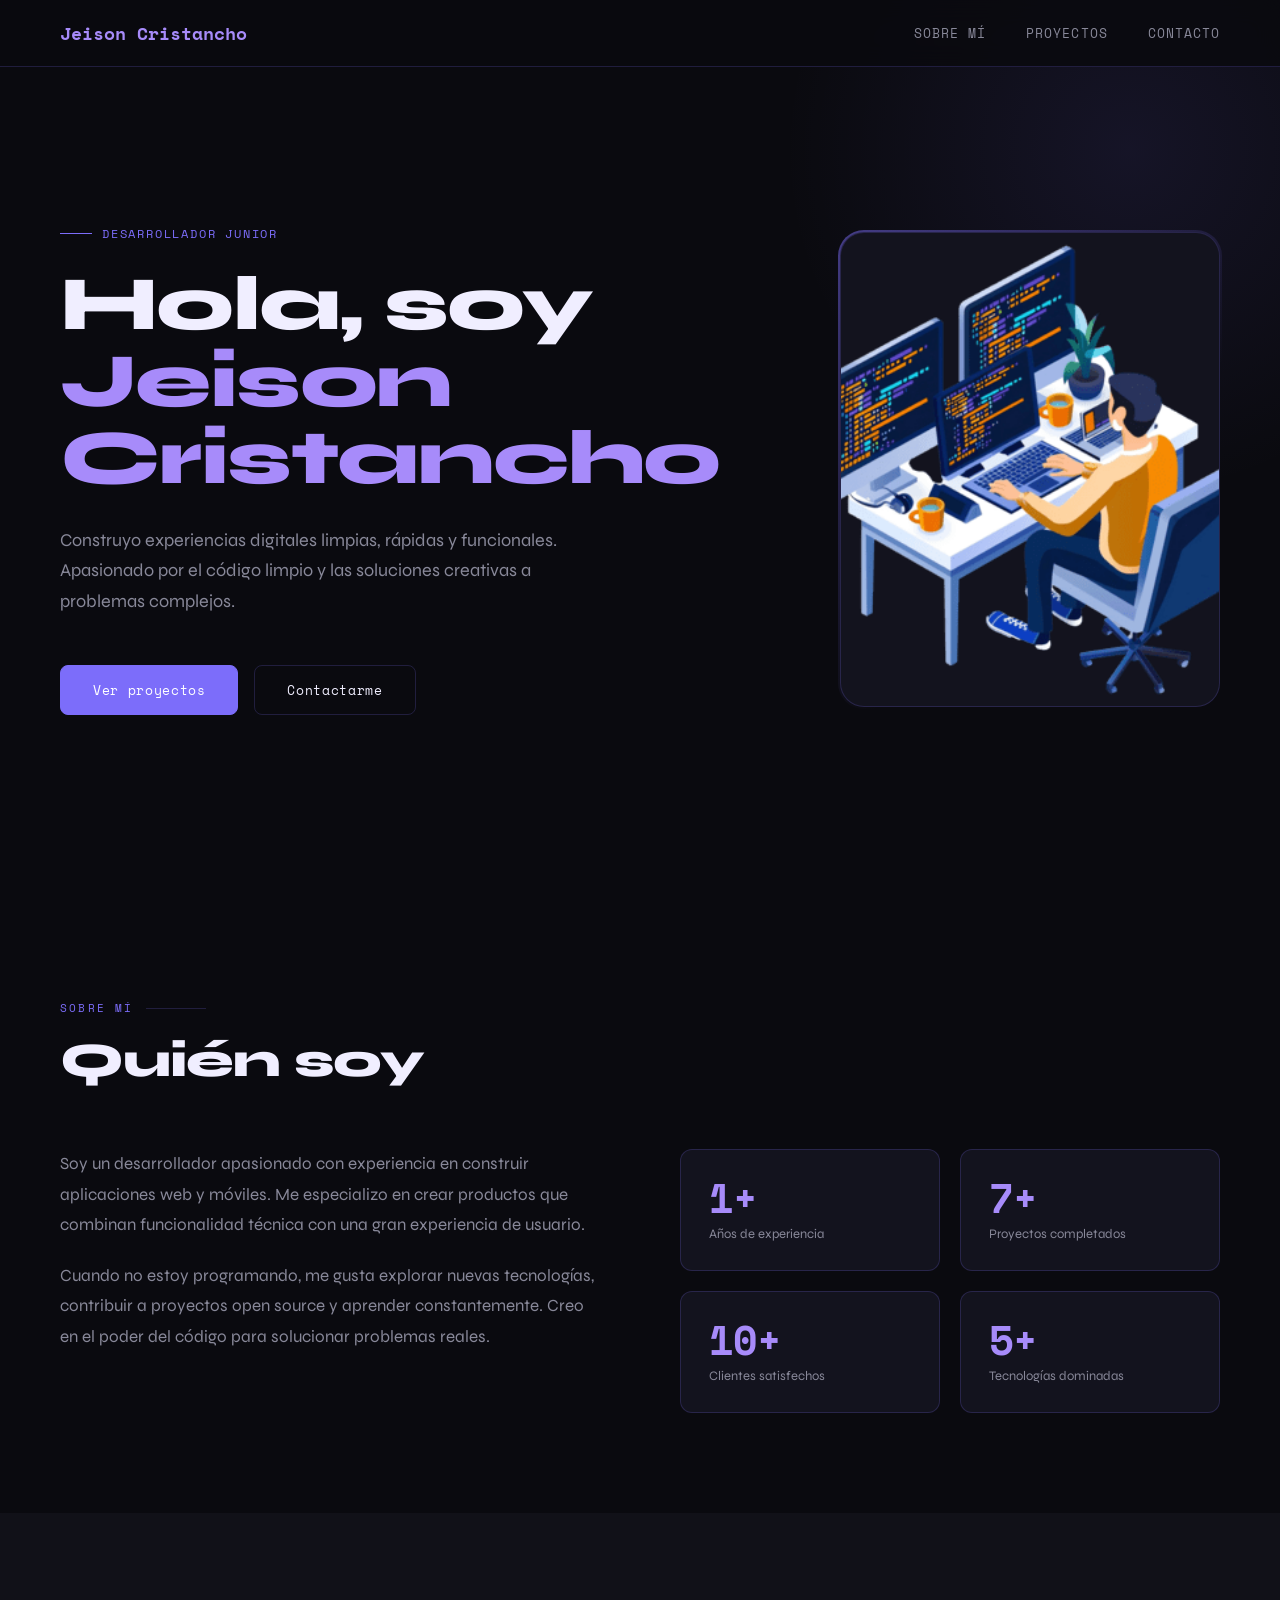
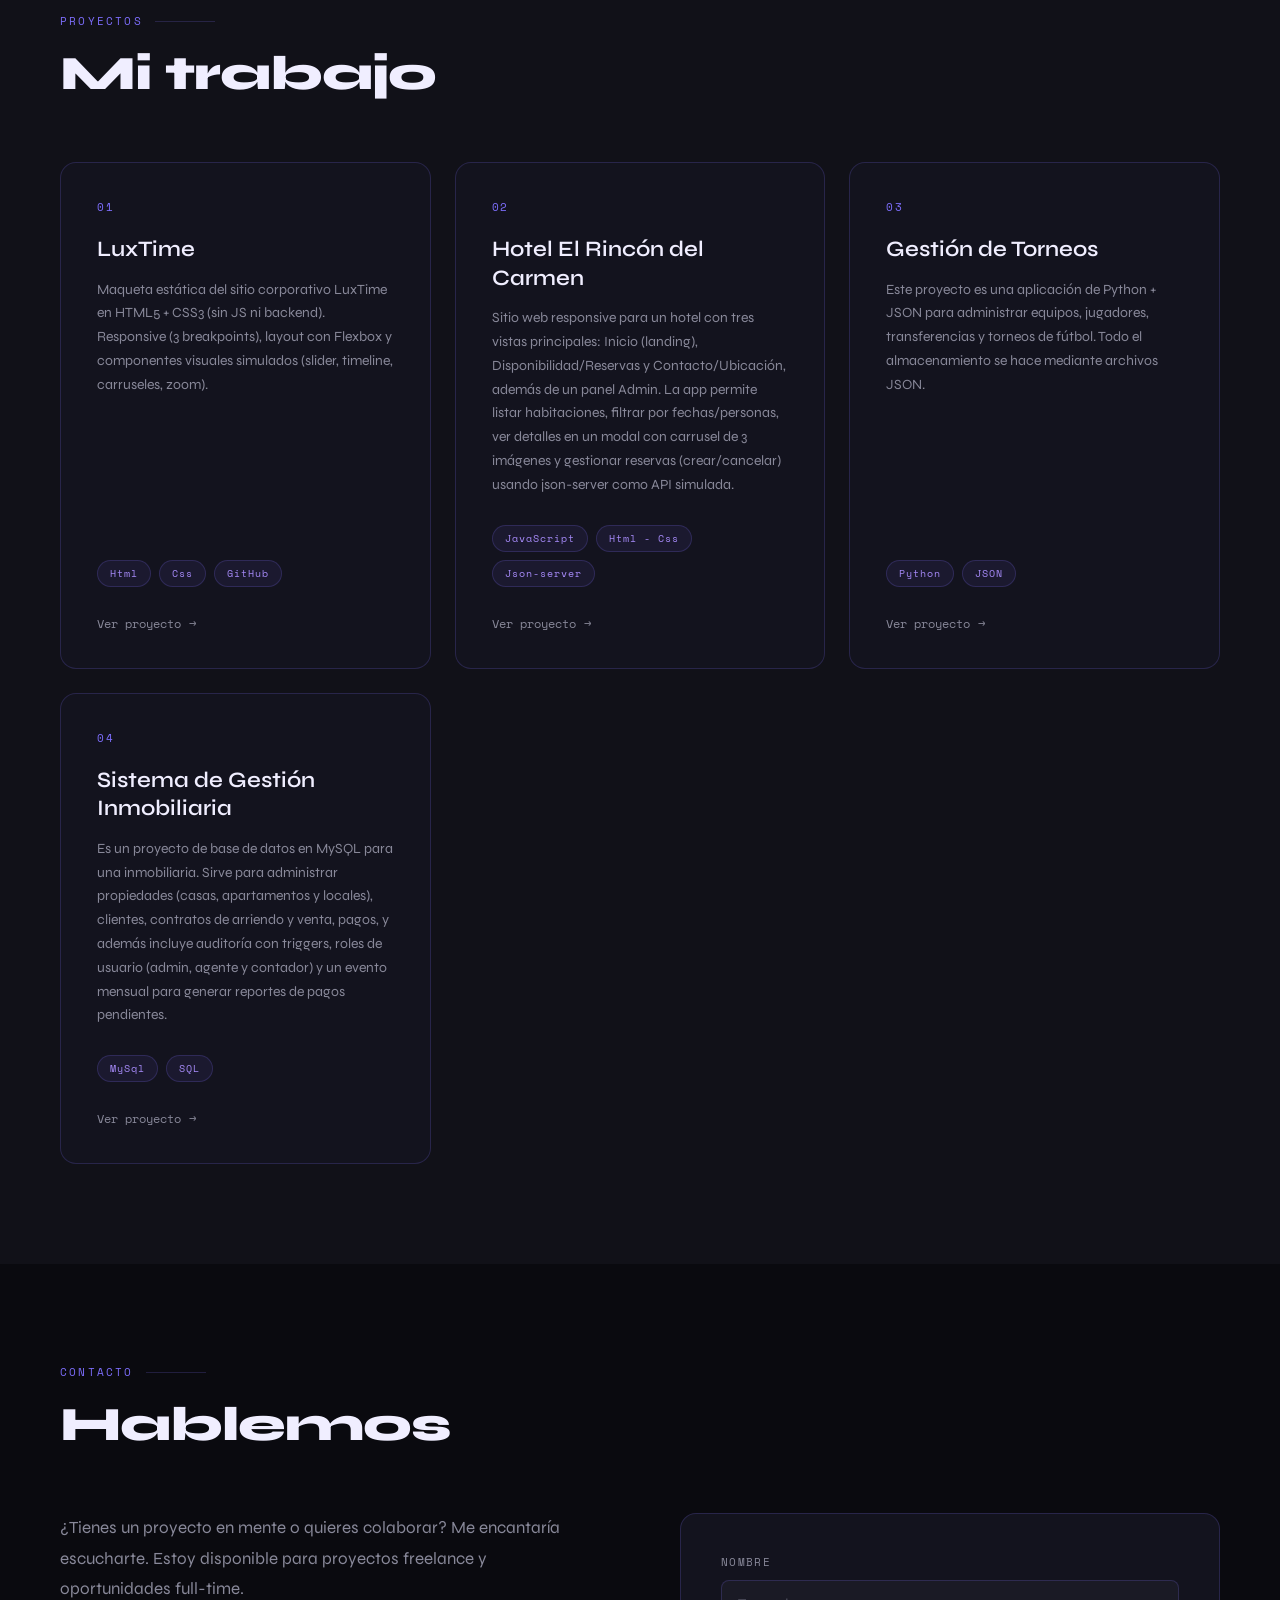
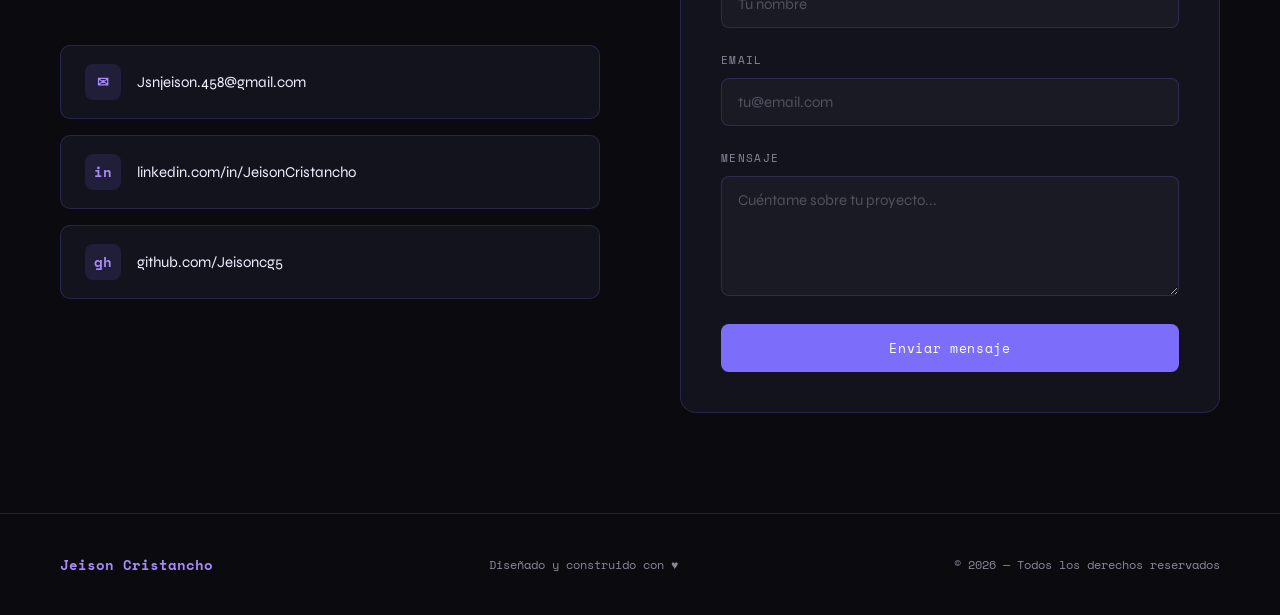
==== index.html @ b0023fca "feat: :sparkles: NuevoPortafolio2026 Crear nuevo portafolio" ====
<!DOCTYPE html>
<html lang="es">
<head>
<meta charset="UTF-8">
<meta name="viewport" content="width=device-width, initial-scale=1.0">
<title>Tu Nombre — Portafolio</title>
<link rel="stylesheet" href="style.css">
<link href="https://fonts.googleapis.com/css2?family=Space+Mono:wght@400;700&family=Syne:wght@400;600;800&display=swap" rel="stylesheet">

</head>
<body>

<nav>
  <a href="#home" class="nav-logo">Jeison Cristancho</a>
  <ul class="nav-links" id="nav-links">
    <li><a href="#about">Sobre mí</a></li>
    <li><a href="#projects">Proyectos</a></li>
    <li><a href="#contact">Contacto</a></li>
  </ul>
  <button class="nav-toggle" onclick="document.getElementById('nav-links').classList.toggle('open')" aria-label="Menú">
    <span></span><span></span><span></span>
  </button>
</nav>


<section class="hero" id="home">
  <div class="hero-inner">
    <div>
      <div class="hero-tag">Desarrollador Junior</div>
      <h1>Hola, soy<br><span class="name-accent">Jeison Cristancho</span></h1>
      <p class="hero-desc">
        Construyo experiencias digitales limpias, rápidas y funcionales. Apasionado por el código limpio y las soluciones creativas a problemas complejos.
      </p>
      <div class="hero-btns">
        <a href="#projects" class="btn btn-primary">Ver proyectos</a>
        <a href="#contact" class="btn btn-secondary">Contactarme</a>
      </div>
    </div>

    <div class="hero-photo">
      <div class="photo-frame">
        
          <img src="/img/ImagenNav.png" alt="Tu Nombre"
            style="width:100%;height:100%;object-fit:cover;display:block;">
        <!-- <div class="photo-placeholder-icon">
        <svg viewBox="0 0 24 24" fill="none" stroke="rgba(167,139,250,0.55)" stroke-width="1.5">
            <circle cx="12" cy="8" r="4"/>
            <path d="M4 20c0-4 3.6-7 8-7s8 3 8 7"/>
          </svg> -->
        </div> 
      </div>
    </div>
  </div>
</section>

<!-- ═══════════════════════════════════════
     SOBRE MÍ — edita textos y cifras
════════════════════════════════════════ -->
<section id="about">
  <div class="section-inner">
    <div class="section-label">Sobre mí</div>
    <div class="section-title">Quién soy</div>
    <div class="about-grid">
      <div class="about-text">
        <p>
          Soy un desarrollador apasionado con experiencia en construir aplicaciones web y móviles. Me especializo en crear productos que combinan funcionalidad técnica con una gran experiencia de usuario.
        </p>
        <p>
          Cuando no estoy programando, me gusta explorar nuevas tecnologías, contribuir a proyectos open source y aprender constantemente. Creo en el poder del código para solucionar problemas reales.
        </p>
      </div>
      <div class="about-stats">
        <div class="stat-card">
          <div class="stat-num">1+</div>
          <div class="stat-label">Años de experiencia</div>
        </div>
        <div class="stat-card">
          <div class="stat-num">7+</div>
          <div class="stat-label">Proyectos completados</div>
        </div>
        <div class="stat-card">
          <div class="stat-num">10+</div>
          <div class="stat-label">Clientes satisfechos</div>
        </div>
        <div class="stat-card">
          <div class="stat-num">5+</div>
          <div class="stat-label">Tecnologías dominadas</div>
        </div>
      </div>
    </div>
  </div>
</section>



<section id="projects" class="projects-bg">
<div class="section-inner">
    <div class="section-label">Proyectos</div>
    <div class="section-title">Mi trabajo</div>
    <div class="projects-grid">

    <div class="project-card">
        <div class="project-num">01</div>
        <div class="project-title">LuxTime</div>
        <div class="project-desc">Maqueta estática del sitio corporativo LuxTime en HTML5 + CSS3 (sin JS ni backend).
        Responsive (3 breakpoints), layout con Flexbox y componentes visuales simulados (slider, timeline, carruseles, zoom).</div>
        <div class="project-tags">
            <span class="tag">Html</span>
            <span class="tag">Css</span>
            <span class="tag">GitHub</span>
        </div>
        <a href="https://github.com/Jeisoncg5/Proyecto--1-Html-Jeison-Cristancho.git" class="project-link">Ver proyecto</a>
    </div>

    <div class="project-card">
        <div class="project-num">02</div>
        <div class="project-title">Hotel El Rincón del Carmen</div>
        <div class="project-desc">Sitio web responsive para un hotel con tres vistas principales: Inicio (landing), Disponibilidad/Reservas y Contacto/Ubicación, además de un panel Admin. La app permite listar habitaciones, filtrar por fechas/personas, ver detalles en un modal con carrusel de 3 imágenes y gestionar reservas (crear/cancelar) usando json-server como API simulada.</div>
        <div class="project-tags">
            <span class="tag">JavaScript</span>
            <span class="tag">Html - Css</span>
            <span class="tag">Json-server</span>
        </div>
            <a href="https://github.com/Jeisoncg5/hotel-carmen-JeisonProject.git" class="project-link">Ver proyecto</a>
        </div>

        <div class="project-card">
            <div class="project-num">03</div>
            <div class="project-title">Gestión de Torneos</div>
            <div class="project-desc">Este proyecto es una aplicación de Python + JSON para administrar equipos, jugadores, transferencias y torneos de fútbol. Todo el almacenamiento se hace mediante archivos JSON.

    </div>
            <div class="project-tags">
            <span class="tag">Python</span>
            <span class="tag">JSON</span>
            </div>
            <a href="https://github.com/Jeisoncg5/torneo_futbol.git" class="project-link">Ver proyecto</a>
        </div>
        <div class="project-card">
            <div class="project-num">04</div>
            <div class="project-title">Sistema de Gestión Inmobiliaria</div>
            <div class="project-desc">Es un proyecto de base de datos en MySQL para una inmobiliaria. Sirve para administrar propiedades (casas, apartamentos y locales), clientes, contratos de arriendo y venta, pagos, y además incluye auditoría con triggers, roles de usuario (admin, agente y contador) y un evento mensual para generar reportes de pagos pendientes.

    </div>
            <div class="project-tags">
            <span class="tag">MySql</span>
            <span class="tag">SQL</span>
            </div>
            <a href="https://github.com/Jeisoncg5/ProyectoMysql-II.git" class="project-link">Ver proyecto</a>
        </div>
    </div>
</div>
</section>

<!-- ═══════════════════════════════════════
    CONTACTO — cambia email, LinkedIn y GitHub
════════════════════════════════════════ -->
<section id="contact">
<div class="section-inner">
    <div class="section-label">Contacto</div>
    <div class="section-title">Hablemos</div>
    <div class="contact-inner">
        <div>
            <p class="contact-desc">
            ¿Tienes un proyecto en mente o quieres colaborar? Me encantaría escucharte. Estoy disponible para proyectos freelance y oportunidades full-time.
            </p>
            <div class="contact-links">
            <a href="mailto:Jsnjeison.458@gmail.com" class="contact-link">
                <div class="contact-link-icon">✉</div>
                Jsnjeison.458@gmail.com
            </a>
            <a href="https://www.linkedin.com/in/jeison-cristancho-garcia-06a48b35b/" target="_blank" class="contact-link">
                <div class="contact-link-icon">in</div>
                linkedin.com/in/JeisonCristancho
            </a>
            <a href="https://github.com/Jeisoncg5" target="_blank" class="contact-link">
                <div class="contact-link-icon">gh</div>
                github.com/Jeisoncg5
            </a>
            </div>
        </div>
        <div class="contact-right">
            <div class="form-group">
            <label class="form-label">Nombre</label>
            <input type="text" class="form-input" placeholder="Tu nombre">
            </div>
            <div class="form-group">
            <label class="form-label">Email</label>
            <input type="email" class="form-input" placeholder="tu@email.com">
            </div>
            <div class="form-group">
            <label class="form-label">Mensaje</label>
            <textarea class="form-textarea" placeholder="Cuéntame sobre tu proyecto..."></textarea>
            </div>
            <button class="btn btn-primary" style="width:100%; border:none;">Enviar mensaje</button>
        </div>
        </div>
    </div>
</section>


<footer>
    <span class="footer-logo">Jeison Cristancho</span>
    <span class="footer-text">Diseñado y construido con ♥</span>
    <span class="footer-text">© 2026 — Todos los derechos reservados</span>
</footer>

<script>
  // Cerrar menú móvil al hacer clic en un enlace
    document.querySelectorAll('#nav-links a').forEach(a => {
        a.addEventListener('click', () => {
        document.getElementById('nav-links').classList.remove('open');
        });
    });
</script>

</body>
</html>
---- style.css ----
:root {
    --bg: #0a0a0f;
    --bg2: #111118;
    --bg3: #1a1a25;
    --accent: #7c6dfa;
    --accent2: #a78bfa;
    --text: #f0eeff;
    --muted: #888899;
    --border: rgba(124,109,250,0.2);
    --card: #13131e;
  }

  * { margin: 0; padding: 0; box-sizing: border-box; }
  html { scroll-behavior: smooth; }
  body {
    background: var(--bg);
    color: var(--text);
    font-family: 'Syne', sans-serif;
    min-height: 100vh;
    overflow-x: hidden;
  }

  /* ── NAV ── */
  nav {
    position: fixed;
    top: 0; left: 0; right: 0;
    z-index: 100;
    display: flex;
    justify-content: space-between;
    align-items: center;
    padding: 20px 60px;
    background: rgba(10,10,15,0.85);
    backdrop-filter: blur(12px);
    border-bottom: 1px solid var(--border);
  }
  .nav-logo {
    font-family: 'Space Mono', monospace;
    font-size: 18px;
    color: var(--accent2);
    font-weight: 700;
    text-decoration: none;
  }
  .nav-links { display: flex; gap: 40px; list-style: none; }
  .nav-links a {
    color: var(--muted);
    text-decoration: none;
    font-size: 13px;
    letter-spacing: 0.08em;
    text-transform: uppercase;
    font-family: 'Space Mono', monospace;
    transition: color 0.2s;
  }
  .nav-links a:hover { color: var(--text); }
  .nav-toggle {
    display: none;
    flex-direction: column;
    gap: 5px;
    cursor: pointer;
    background: none;
    border: none;
    padding: 4px;
  }
  .nav-toggle span {
    display: block;
    width: 24px; height: 2px;
    background: var(--text);
    border-radius: 2px;
  }

  /* ── HERO ── */
  .hero {
    min-height: 100vh;
    display: flex;
    align-items: center;
    padding: 120px 60px 80px;
    position: relative;
    overflow: hidden;
  }
  .hero::before {
    content: '';
    position: absolute;
    top: -200px; right: -200px;
    width: 700px; height: 700px;
    background: radial-gradient(circle, rgba(124,109,250,0.1) 0%, transparent 70%);
    pointer-events: none;
  }
  .hero-inner {
    width: 100%;
    max-width: 1200px;
    margin: 0 auto;
    display: grid;
    grid-template-columns: 1fr 380px;
    gap: 80px;
    align-items: center;
    position: relative;
    z-index: 1;
  }
  .hero-tag {
    font-family: 'Space Mono', monospace;
    font-size: 12px;
    color: var(--accent);
    letter-spacing: 0.15em;
    text-transform: uppercase;
    margin-bottom: 24px;
    display: flex;
    align-items: center;
    gap: 10px;
  }
  .hero-tag::before {
    content: '';
    width: 32px; height: 1px;
    background: var(--accent);
    display: inline-block;
    flex-shrink: 0;
  }
  .hero h1 {
    font-size: clamp(44px, 6vw, 82px);
    font-weight: 800;
    line-height: 1.0;
    margin-bottom: 28px;
    letter-spacing: -0.02em;
  }
  .name-accent { color: var(--accent2); }
  .hero-desc {
    font-size: 18px;
    color: var(--muted);
    line-height: 1.7;
    max-width: 520px;
    margin-bottom: 48px;
  }
  .hero-btns { display: flex; gap: 16px; flex-wrap: wrap; }

  /* ── PHOTO ── */
  .hero-photo {
    position: relative;
    display: flex;
    align-items: center;
    justify-content: center;
  }
  .hero-photo::before {
    content: '';
    position: absolute;
    inset: -2px;
    border-radius: 26px;
    background: linear-gradient(135deg, rgba(124,109,250,0.5), transparent 60%);
    z-index: 0;
  }
  .photo-frame {
    position: relative;
    z-index: 1;
    width: 100%;
    aspect-ratio: 4/5;
    background: var(--card);
    border-radius: 24px;
    border: 1px solid var(--border);
    overflow: hidden;
    display: flex;
    flex-direction: column;
    align-items: center;
    justify-content: center;
    gap: 14px;
  }
  /* Para agregar tu foto, reemplaza el contenido de .photo-frame con:
     <img src="tu-foto.png" alt="Tu Nombre" style="width:100%;height:100%;object-fit:cover;display:block;">
  */
  .photo-placeholder-icon {
    width: 72px; height: 72px;
    border-radius: 50%;
    background: rgba(124,109,250,0.1);
    border: 1.5px dashed rgba(124,109,250,0.35);
    display: flex;
    align-items: center;
    justify-content: center;
  }
  .photo-placeholder-icon svg { width: 30px; height: 30px; }
  .photo-placeholder-text {
    font-family: 'Space Mono', monospace;
    font-size: 11px;
    color: var(--muted);
    letter-spacing: 0.08em;
    text-align: center;
    line-height: 1.9;
  }

  /* ── BUTTONS ── */
  .btn {
    display: inline-block;
    padding: 14px 32px;
    border-radius: 8px;
    font-family: 'Space Mono', monospace;
    font-size: 13px;
    letter-spacing: 0.05em;
    text-decoration: none;
    transition: all 0.2s;
    cursor: pointer;
  }
  .btn-primary {
    background: var(--accent);
    color: #fff;
    border: 1.5px solid var(--accent);
  }
  .btn-primary:hover { background: var(--accent2); border-color: var(--accent2); transform: translateY(-2px); }
  .btn-secondary {
    background: transparent;
    color: var(--text);
    border: 1.5px solid var(--border);
  }
  .btn-secondary:hover { border-color: var(--accent); color: var(--accent2); transform: translateY(-2px); }

  /* ── SECTIONS ── */
  section { padding: 100px 60px; }
  .section-inner { max-width: 1200px; margin: 0 auto; }
  .section-label {
    font-family: 'Space Mono', monospace;
    font-size: 11px;
    color: var(--accent);
    letter-spacing: 0.2em;
    text-transform: uppercase;
    margin-bottom: 16px;
    display: flex;
    align-items: center;
    gap: 12px;
  }
  .section-label::after {
    content: '';
    width: 60px; height: 1px;
    background: var(--border);
    display: inline-block;
  }
  .section-title {
    font-size: clamp(32px, 4vw, 48px);
    font-weight: 800;
    letter-spacing: -0.02em;
    margin-bottom: 60px;
  }

  /* ── ABOUT ── */
  .about-grid {
    display: grid;
    grid-template-columns: 1fr 1fr;
    gap: 80px;
    align-items: start;
  }
  .about-text {
    font-size: 17px;
    color: var(--muted);
    line-height: 1.8;
  }
  .about-text p + p { margin-top: 20px; }
  .about-stats {
    display: grid;
    grid-template-columns: 1fr 1fr;
    gap: 20px;
  }
  .stat-card {
    background: var(--card);
    border: 1px solid var(--border);
    border-radius: 12px;
    padding: 28px;
  }
  .stat-num {
    font-family: 'Space Mono', monospace;
    font-size: 40px;
    font-weight: 700;
    color: var(--accent2);
    line-height: 1;
    margin-bottom: 8px;
  }
  .stat-label { font-size: 13px; color: var(--muted); }

  /* ── PROJECTS ── */
  .projects-bg { background: var(--bg2); }
  .projects-grid {
    display: grid;
    grid-template-columns: repeat(auto-fit, minmax(300px, 1fr));
    gap: 24px;
  }
  .project-card {
    background: var(--card);
    border: 1px solid var(--border);
    border-radius: 16px;
    padding: 36px;
    transition: border-color 0.2s, transform 0.2s;
    position: relative;
    overflow: hidden;
    display: flex;
    flex-direction: column;
  }
  .project-card::before {
    content: '';
    position: absolute;
    top: 0; left: 0; right: 0;
    height: 2px;
    background: linear-gradient(90deg, var(--accent), var(--accent2));
    opacity: 0;
    transition: opacity 0.2s;
  }
  .project-card:hover { border-color: rgba(124,109,250,0.4); transform: translateY(-4px); }
  .project-card:hover::before { opacity: 1; }
  .project-num {
    font-family: 'Space Mono', monospace;
    font-size: 11px;
    color: var(--accent);
    letter-spacing: 0.15em;
    margin-bottom: 20px;
  }
  .project-title {
    font-size: 22px;
    font-weight: 600;
    margin-bottom: 14px;
    line-height: 1.3;
  }
  .project-desc {
    font-size: 14px;
    color: var(--muted);
    line-height: 1.7;
    margin-bottom: 28px;
    flex: 1;
  }
  .project-tags { display: flex; gap: 8px; flex-wrap: wrap; margin-bottom: 28px; }
  .tag {
    font-family: 'Space Mono', monospace;
    font-size: 10px;
    letter-spacing: 0.1em;
    padding: 5px 12px;
    border-radius: 50px;
    border: 1px solid var(--border);
    color: var(--accent2);
    background: rgba(124,109,250,0.08);
  }
  .project-link {
    display: inline-flex;
    align-items: center;
    gap: 8px;
    color: var(--muted);
    font-family: 'Space Mono', monospace;
    font-size: 12px;
    text-decoration: none;
    transition: color 0.2s;
    align-self: flex-start;
  }
  .project-link::after { content: '→'; transition: transform 0.2s; display: inline-block; }
  .project-link:hover { color: var(--accent2); }
  .project-link:hover::after { transform: translateX(4px); }

  /* ── CONTACT ── */
  .contact-inner {
    display: grid;
    grid-template-columns: 1fr 1fr;
    gap: 80px;
    align-items: start;
  }
  .contact-desc {
    font-size: 17px;
    color: var(--muted);
    line-height: 1.8;
    margin-bottom: 40px;
  }
  .contact-links { display: flex; flex-direction: column; gap: 16px; }
  .contact-link {
    display: flex;
    align-items: center;
    gap: 16px;
    padding: 18px 24px;
    background: var(--card);
    border: 1px solid var(--border);
    border-radius: 10px;
    text-decoration: none;
    color: var(--text);
    font-size: 15px;
    transition: border-color 0.2s, transform 0.2s;
  }
  .contact-link:hover { border-color: var(--accent); transform: translateX(6px); }
  .contact-link-icon {
    width: 36px; height: 36px;
    background: rgba(124,109,250,0.12);
    border-radius: 8px;
    display: flex;
    align-items: center;
    justify-content: center;
    font-size: 14px;
    font-family: 'Space Mono', monospace;
    font-weight: 700;
    color: var(--accent2);
    flex-shrink: 0;
  }
  .contact-right {
    background: var(--card);
    border: 1px solid var(--border);
    border-radius: 16px;
    padding: 40px;
  }
  .form-group { margin-bottom: 24px; }
  .form-label {
    display: block;
    font-family: 'Space Mono', monospace;
    font-size: 11px;
    letter-spacing: 0.12em;
    color: var(--muted);
    text-transform: uppercase;
    margin-bottom: 10px;
  }
  .form-input, .form-textarea {
    width: 100%;
    background: var(--bg3);
    border: 1px solid var(--border);
    border-radius: 8px;
    padding: 14px 16px;
    color: var(--text);
    font-family: 'Syne', sans-serif;
    font-size: 15px;
    outline: none;
    transition: border-color 0.2s;
  }
  .form-input::placeholder, .form-textarea::placeholder { color: rgba(136,136,153,0.5); }
  .form-input:focus, .form-textarea:focus { border-color: var(--accent); }
  .form-textarea { resize: vertical; min-height: 120px; }

  /* ── FOOTER ── */
  footer {
    border-top: 1px solid var(--border);
    padding: 40px 60px;
    display: flex;
    justify-content: space-between;
    align-items: center;
  }
  .footer-text {
    font-family: 'Space Mono', monospace;
    font-size: 12px;
    color: var(--muted);
  }
  .footer-logo {
    font-family: 'Space Mono', monospace;
    font-size: 14px;
    color: var(--accent2);
    font-weight: 700;
  }

  /* ── RESPONSIVE ── */
  @media (max-width: 1024px) {
    .hero-inner { grid-template-columns: 1fr 300px; gap: 50px; }
  }

  @media (max-width: 768px) {
    nav { padding: 16px 24px; }
    .nav-links {
      display: none;
      position: absolute;
      top: 100%; left: 0; right: 0;
      background: var(--bg2);
      flex-direction: column;
      gap: 0;
      border-bottom: 1px solid var(--border);
    }
    .nav-links.open { display: flex; }
    .nav-links li a {
      display: block;
      padding: 16px 24px;
      border-top: 1px solid var(--border);
    }
    .nav-toggle { display: flex; }

    .hero { padding: 100px 24px 60px; }
    .hero-inner { grid-template-columns: 1fr; gap: 48px; }
    .hero-photo { order: -1; max-width: 240px; margin: 0 auto; }

    section { padding: 70px 24px; }
    .about-grid { grid-template-columns: 1fr; gap: 40px; }
    .contact-inner { grid-template-columns: 1fr; gap: 40px; }

    footer {
      flex-direction: column;
      gap: 16px;
      text-align: center;
      padding: 32px 24px;
    }
  }

  @media (max-width: 480px) {
    .hero h1 { font-size: 38px; }
    .about-stats { grid-template-columns: 1fr 1fr; }
    .projects-grid { grid-template-columns: 1fr; }
    .hero-btns { flex-direction: column; }
    .hero-btns .btn { text-align: center; }
  }
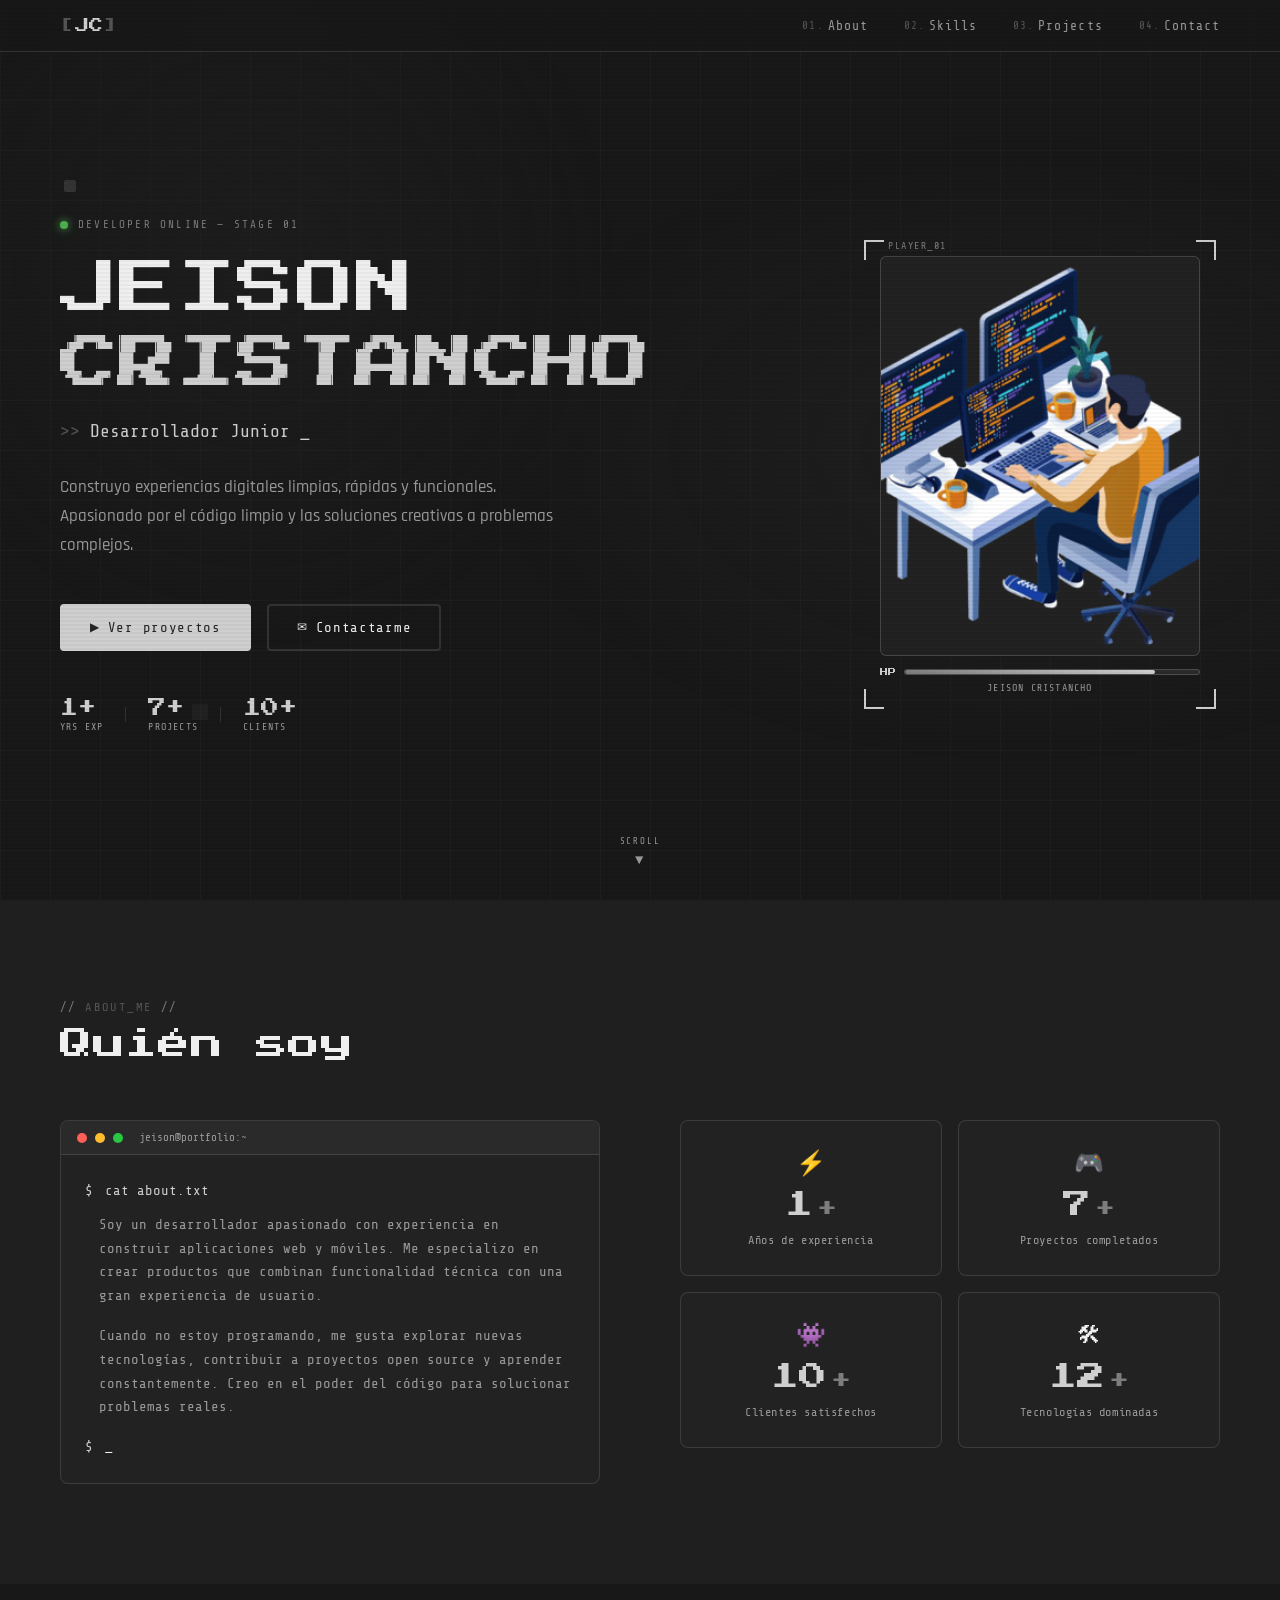
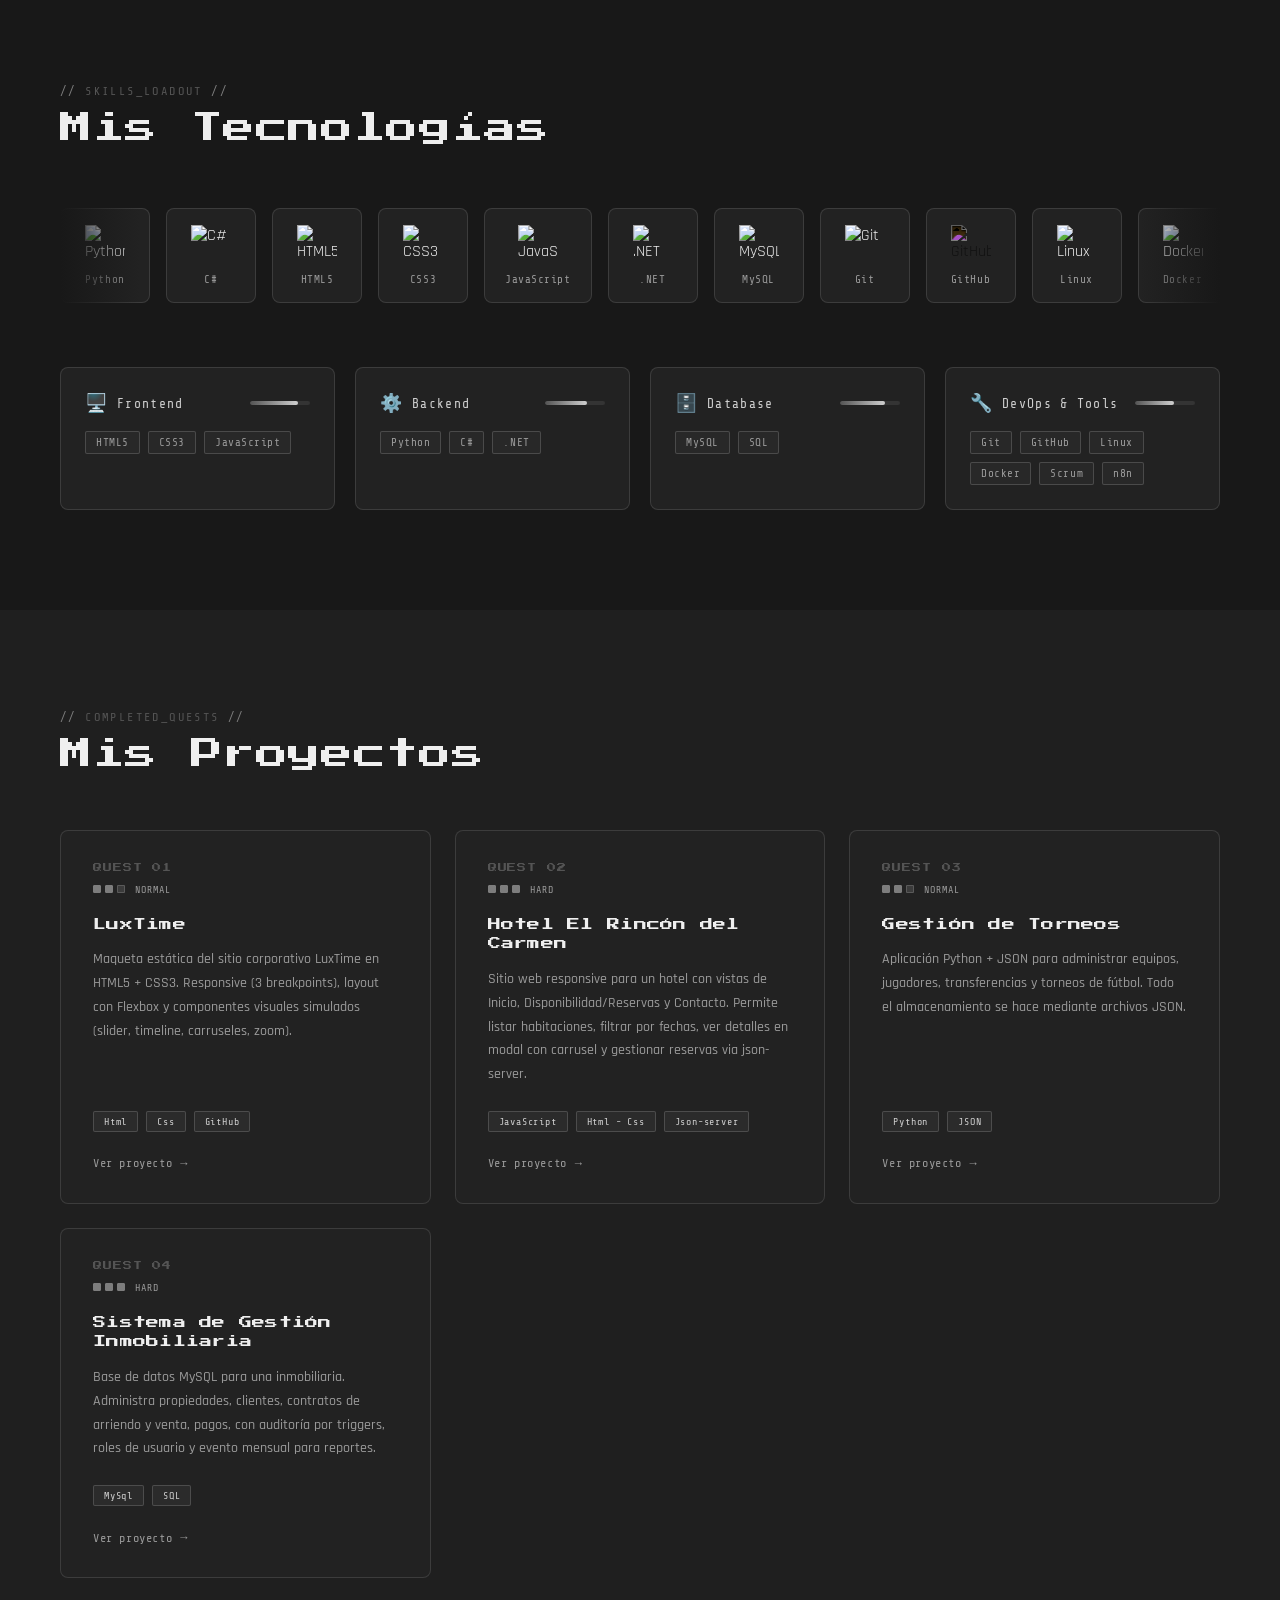
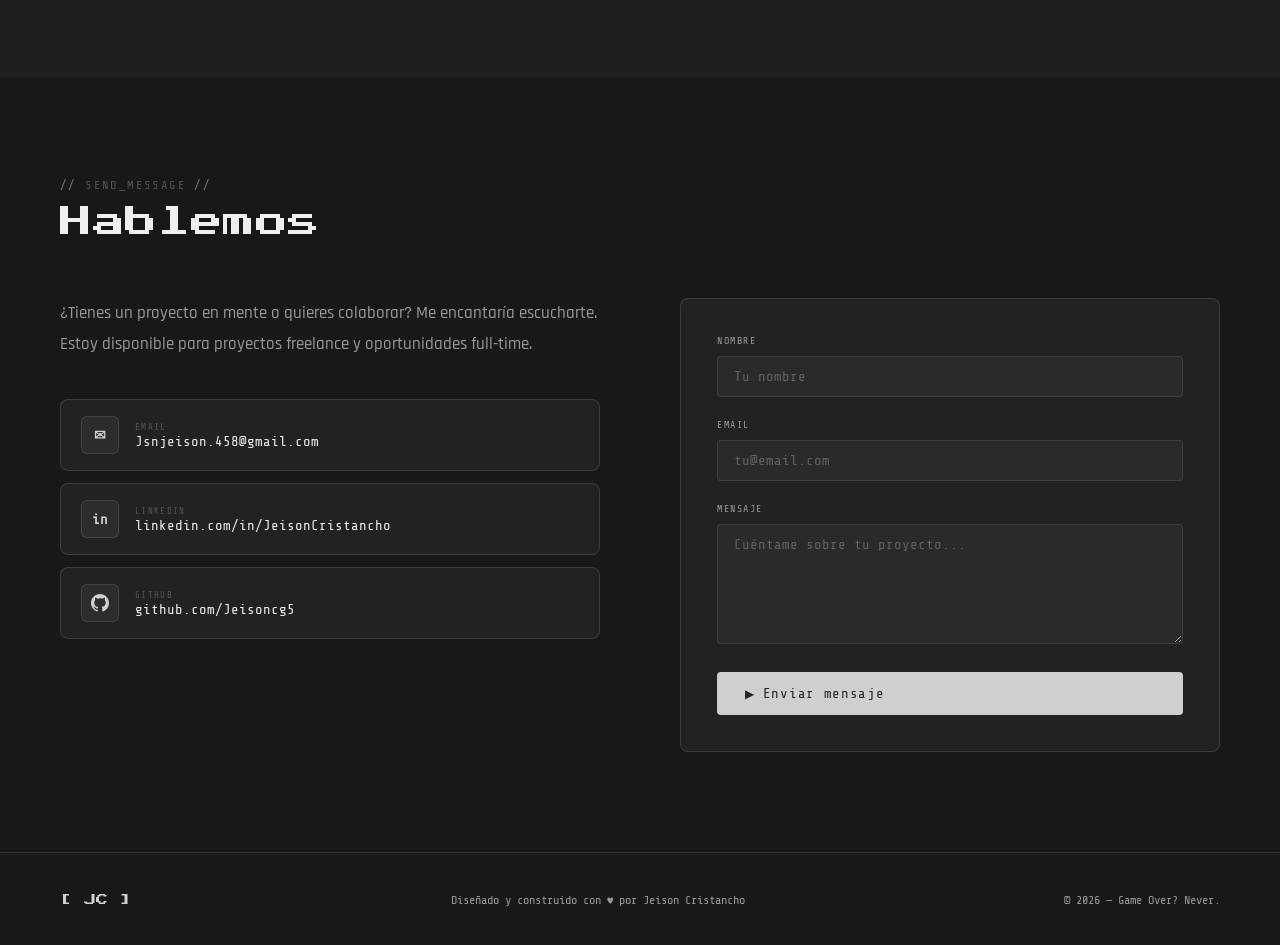
==== commit dc3a4e8a: "feat: :recycle: Re Hacer Portafolio Hacer portafolio mas Personal y Mejor" ====
--- a/index.html
+++ b/index.html
@@ -3,87 +3,148 @@
 <head>
 <meta charset="UTF-8">
 <meta name="viewport" content="width=device-width, initial-scale=1.0">
-<title>Tu Nombre — Portafolio</title>
-<link rel="stylesheet" href="style.css">
-<link href="https://fonts.googleapis.com/css2?family=Space+Mono:wght@400;700&family=Syne:wght@400;600;800&display=swap" rel="stylesheet">
-
+<title>Jeison Cristancho — Dev Portfolio</title>
+<link href="https://fonts.googleapis.com/css2?family=Press+Start+2P&family=Rajdhani:wght@400;500;600;700&family=Share+Tech+Mono&display=swap" rel="stylesheet">
+<link rel="stylesheet" href="/Style/style.css">
 </head>
 <body>
 
-<nav>
-  <a href="#home" class="nav-logo">Jeison Cristancho</a>
+<!-- Scanlines overlay -->
+<div class="scanlines"></div>
+<!-- Pixel grid bg -->
+<div class="grid-bg"></div>
+
+<!-- ── NAV ── -->
+<nav id="navbar">
+  <a href="#home" class="nav-logo">
+    <span class="nav-logo-bracket">[</span>JC<span class="nav-logo-bracket">]</span>
+  </a>
   <ul class="nav-links" id="nav-links">
-    <li><a href="#about">Sobre mí</a></li>
-    <li><a href="#projects">Proyectos</a></li>
-    <li><a href="#contact">Contacto</a></li>
+    <li><a href="#about"><span class="nav-num">01.</span>About</a></li>
+    <li><a href="#skills"><span class="nav-num">02.</span>Skills</a></li>
+    <li><a href="#projects"><span class="nav-num">03.</span>Projects</a></li>
+    <li><a href="#contact"><span class="nav-num">04.</span>Contact</a></li>
   </ul>
-  <button class="nav-toggle" onclick="document.getElementById('nav-links').classList.toggle('open')" aria-label="Menú">
+  <button class="nav-toggle" id="navToggle" aria-label="Menú">
     <span></span><span></span><span></span>
   </button>
 </nav>
 
-
+<!-- ── HERO ── -->
 <section class="hero" id="home">
   <div class="hero-inner">
-    <div>
-      <div class="hero-tag">Desarrollador Junior</div>
-      <h1>Hola, soy<br><span class="name-accent">Jeison Cristancho</span></h1>
+    <div class="hero-content">
+      <div class="hero-tag">
+        <span class="blink-dot"></span>
+        DEVELOPER ONLINE — STAGE 01
+      </div>
+      <h1 class="hero-title">
+        JEISON<br>
+        <span class="name-accent glitch" data-text="CRISTANCHO">CRISTANCHO</span>
+      </h1>
+      <div class="hero-role">
+        <span class="role-prefix">&gt;&gt; </span>
+        <span class="typed-text" id="typedText"></span>
+        <span class="cursor">_</span>
+      </div>
       <p class="hero-desc">
         Construyo experiencias digitales limpias, rápidas y funcionales. Apasionado por el código limpio y las soluciones creativas a problemas complejos.
       </p>
       <div class="hero-btns">
-        <a href="#projects" class="btn btn-primary">Ver proyectos</a>
-        <a href="#contact" class="btn btn-secondary">Contactarme</a>
-      </div>
-    </div>
-
-    <div class="hero-photo">
-      <div class="photo-frame">
-        
-          <img src="/img/ImagenNav.png" alt="Tu Nombre"
-            style="width:100%;height:100%;object-fit:cover;display:block;">
-        <!-- <div class="photo-placeholder-icon">
-        <svg viewBox="0 0 24 24" fill="none" stroke="rgba(167,139,250,0.55)" stroke-width="1.5">
-            <circle cx="12" cy="8" r="4"/>
-            <path d="M4 20c0-4 3.6-7 8-7s8 3 8 7"/>
-          </svg> -->
-        </div> 
-      </div>
-    </div>
+        <a href="#projects" class="btn btn-primary">
+          <span class="btn-icon">▶</span> Ver proyectos
+        </a>
+        <a href="#contact" class="btn btn-secondary">
+          <span class="btn-icon">✉</span> Contactarme
+        </a>
+      </div>
+      <div class="hero-stats-row">
+        <div class="mini-stat"><span class="mini-num">1+</span><span class="mini-label">YRS EXP</span></div>
+        <div class="mini-stat-divider">|</div>
+        <div class="mini-stat"><span class="mini-num">7+</span><span class="mini-label">PROJECTS</span></div>
+        <div class="mini-stat-divider">|</div>
+        <div class="mini-stat"><span class="mini-num">10+</span><span class="mini-label">CLIENTS</span></div>
+      </div>
+    </div>
+
+    <div class="hero-photo-area">
+      <div class="photo-hud">
+        <div class="hud-corner hud-tl"></div>
+        <div class="hud-corner hud-tr"></div>
+        <div class="hud-corner hud-bl"></div>
+        <div class="hud-corner hud-br"></div>
+        <div class="hud-label">PLAYER_01</div>
+        <div class="photo-frame">
+          <img src="img/ImagenNav.png" alt="Jeison Cristancho" />
+        </div>
+        <div class="hud-hp">
+          <span class="hp-label">HP</span>
+          <div class="hp-bar"><div class="hp-fill"></div></div>
+        </div>
+        <div class="hud-bottom-label">JEISON CRISTANCHO</div>
+      </div>
+    </div>
+  </div>
+
+  <!-- Floating pixel decorations -->
+  <div class="pixel-deco pixel-1"></div>
+  <div class="pixel-deco pixel-2"></div>
+  <div class="pixel-deco pixel-3"></div>
+  <div class="hero-scroll-hint">
+    <span>SCROLL</span>
+    <div class="scroll-arrow">▼</div>
   </div>
 </section>
 
-<!-- ═══════════════════════════════════════
-     SOBRE MÍ — edita textos y cifras
-════════════════════════════════════════ -->
+<!-- ── ABOUT ── -->
 <section id="about">
   <div class="section-inner">
-    <div class="section-label">Sobre mí</div>
-    <div class="section-title">Quién soy</div>
+    <div class="section-header">
+      <div class="section-label">
+        <span class="label-bracket">// </span>ABOUT_ME<span class="label-bracket"> //</span>
+      </div>
+      <div class="section-title">Quién soy</div>
+    </div>
     <div class="about-grid">
-      <div class="about-text">
-        <p>
-          Soy un desarrollador apasionado con experiencia en construir aplicaciones web y móviles. Me especializo en crear productos que combinan funcionalidad técnica con una gran experiencia de usuario.
-        </p>
-        <p>
-          Cuando no estoy programando, me gusta explorar nuevas tecnologías, contribuir a proyectos open source y aprender constantemente. Creo en el poder del código para solucionar problemas reales.
-        </p>
+      <div class="about-text-area">
+        <div class="about-terminal">
+          <div class="terminal-bar">
+            <span class="t-dot t-red"></span>
+            <span class="t-dot t-yellow"></span>
+            <span class="t-dot t-green"></span>
+            <span class="t-title">jeison@portfolio:~</span>
+          </div>
+          <div class="terminal-body">
+            <p><span class="t-prompt">$ </span><span class="t-cmd">cat about.txt</span></p>
+            <p class="t-output">Soy un desarrollador apasionado con experiencia en construir aplicaciones web y móviles. Me especializo en crear productos que combinan funcionalidad técnica con una gran experiencia de usuario.</p>
+            <p class="t-output" style="margin-top:16px;">Cuando no estoy programando, me gusta explorar nuevas tecnologías, contribuir a proyectos open source y aprender constantemente. Creo en el poder del código para solucionar problemas reales.</p>
+            <p style="margin-top:16px;"><span class="t-prompt">$ </span><span class="cursor-term">_</span></p>
+          </div>
+        </div>
       </div>
       <div class="about-stats">
-        <div class="stat-card">
-          <div class="stat-num">1+</div>
+        <div class="stat-card" data-reveal>
+          <div class="stat-icon">⚡</div>
+          <div class="stat-num counter" data-target="1">0</div>
+          <div class="stat-plus">+</div>
           <div class="stat-label">Años de experiencia</div>
         </div>
-        <div class="stat-card">
-          <div class="stat-num">7+</div>
+        <div class="stat-card" data-reveal>
+          <div class="stat-icon">🎮</div>
+          <div class="stat-num counter" data-target="7">0</div>
+          <div class="stat-plus">+</div>
           <div class="stat-label">Proyectos completados</div>
         </div>
-        <div class="stat-card">
-          <div class="stat-num">10+</div>
+        <div class="stat-card" data-reveal>
+          <div class="stat-icon">👾</div>
+          <div class="stat-num counter" data-target="10">0</div>
+          <div class="stat-plus">+</div>
           <div class="stat-label">Clientes satisfechos</div>
         </div>
-        <div class="stat-card">
-          <div class="stat-num">5+</div>
+        <div class="stat-card" data-reveal>
+          <div class="stat-icon">🛠</div>
+          <div class="stat-num counter" data-target="12">0</div>
+          <div class="stat-plus">+</div>
           <div class="stat-label">Tecnologías dominadas</div>
         </div>
       </div>
@@ -91,128 +152,384 @@
   </div>
 </section>
 
-
-
-<section id="projects" class="projects-bg">
-<div class="section-inner">
-    <div class="section-label">Proyectos</div>
-    <div class="section-title">Mi trabajo</div>
+<!-- ── SKILLS ── -->
+<section id="skills" class="skills-section">
+  <div class="section-inner">
+    <div class="section-header">
+      <div class="section-label">
+        <span class="label-bracket">// </span>SKILLS_LOADOUT<span class="label-bracket"> //</span>
+      </div>
+      <div class="section-title">Mis Tecnologías</div>
+    </div>
+
+    <!-- SLIDER TRACK -->
+    <div class="skills-slider-wrap">
+      <div class="slider-track" id="sliderTrack">
+        <!-- Duplicated for infinite loop -->
+        <div class="skill-chip">
+          <div class="skill-logo"><img src="https://cdn.jsdelivr.net/gh/devicons/devicon/icons/python/python-original.svg" alt="Python"></div>
+          <span>Python</span>
+        </div>
+        <div class="skill-chip">
+          <div class="skill-logo"><img src="https://cdn.jsdelivr.net/gh/devicons/devicon/icons/csharp/csharp-original.svg" alt="C#"></div>
+          <span>C#</span>
+        </div>
+        <div class="skill-chip">
+          <div class="skill-logo"><img src="https://cdn.jsdelivr.net/gh/devicons/devicon/icons/html5/html5-original.svg" alt="HTML5"></div>
+          <span>HTML5</span>
+        </div>
+        <div class="skill-chip">
+          <div class="skill-logo"><img src="https://cdn.jsdelivr.net/gh/devicons/devicon/icons/css3/css3-original.svg" alt="CSS3"></div>
+          <span>CSS3</span>
+        </div>
+        <div class="skill-chip">
+          <div class="skill-logo"><img src="https://cdn.jsdelivr.net/gh/devicons/devicon/icons/javascript/javascript-original.svg" alt="JavaScript"></div>
+          <span>JavaScript</span>
+        </div>
+        <div class="skill-chip">
+          <div class="skill-logo"><img src="https://cdn.jsdelivr.net/gh/devicons/devicon/icons/dotnetcore/dotnetcore-original.svg" alt=".NET"></div>
+          <span>.NET</span>
+        </div>
+        <div class="skill-chip">
+          <div class="skill-logo"><img src="https://cdn.jsdelivr.net/gh/devicons/devicon/icons/mysql/mysql-original.svg" alt="MySQL"></div>
+          <span>MySQL</span>
+        </div>
+        <div class="skill-chip">
+          <div class="skill-logo"><img src="https://cdn.jsdelivr.net/gh/devicons/devicon/icons/git/git-original.svg" alt="Git"></div>
+          <span>Git</span>
+        </div>
+        <div class="skill-chip">
+          <div class="skill-logo"><img src="https://cdn.jsdelivr.net/gh/devicons/devicon/icons/github/github-original.svg" alt="GitHub" style="filter:invert(1)"></div>
+          <span>GitHub</span>
+        </div>
+        <div class="skill-chip">
+          <div class="skill-logo"><img src="https://cdn.jsdelivr.net/gh/devicons/devicon/icons/linux/linux-original.svg" alt="Linux"></div>
+          <span>Linux</span>
+        </div>
+        <div class="skill-chip">
+          <div class="skill-logo"><img src="https://cdn.jsdelivr.net/gh/devicons/devicon/icons/docker/docker-original.svg" alt="Docker"></div>
+          <span>Docker</span>
+        </div>
+        <!-- Scrum logo SVG inline -->
+        <div class="skill-chip">
+          <div class="skill-logo scrum-logo">
+            <svg viewBox="0 0 40 40" fill="none" xmlns="http://www.w3.org/2000/svg">
+              <circle cx="20" cy="20" r="18" fill="#545454"/>
+              <path d="M20 8 C13.4 8 8 13.4 8 20 C8 26.6 13.4 32 20 32 C26.6 32 32 26.6 32 20" stroke="#CFCFCF" stroke-width="2.5" stroke-linecap="round"/>
+              <path d="M20 13 C16.1 13 13 16.1 13 20 C13 23.9 16.1 27 20 27 C23.9 27 27 23.9 27 20" stroke="#CFCFCF" stroke-width="2" stroke-linecap="round"/>
+              <circle cx="20" cy="20" r="2.5" fill="#CFCFCF"/>
+              <path d="M29 11 L32 8 M32 8 L28 8 M32 8 L32 12" stroke="#7D7D7D" stroke-width="1.8" stroke-linecap="round" stroke-linejoin="round"/>
+            </svg>
+          </div>
+          <span>Scrum</span>
+        </div>
+        <!-- n8n -->
+        <div class="skill-chip">
+          <div class="skill-logo n8n-logo">
+            <svg viewBox="0 0 40 40" xmlns="http://www.w3.org/2000/svg">
+              <rect width="40" height="40" rx="8" fill="#252525"/>
+              <text x="50%" y="56%" dominant-baseline="middle" text-anchor="middle" font-family="'Share Tech Mono', monospace" font-size="12" font-weight="bold" fill="#CFCFCF">n8n</text>
+            </svg>
+          </div>
+          <span>n8n</span>
+        </div>
+        <!-- Duplicate set for seamless loop -->
+        <div class="skill-chip">
+          <div class="skill-logo"><img src="https://cdn.jsdelivr.net/gh/devicons/devicon/icons/python/python-original.svg" alt="Python"></div>
+          <span>Python</span>
+        </div>
+        <div class="skill-chip">
+          <div class="skill-logo"><img src="https://cdn.jsdelivr.net/gh/devicons/devicon/icons/csharp/csharp-original.svg" alt="C#"></div>
+          <span>C#</span>
+        </div>
+        <div class="skill-chip">
+          <div class="skill-logo"><img src="https://cdn.jsdelivr.net/gh/devicons/devicon/icons/html5/html5-original.svg" alt="HTML5"></div>
+          <span>HTML5</span>
+        </div>
+        <div class="skill-chip">
+          <div class="skill-logo"><img src="https://cdn.jsdelivr.net/gh/devicons/devicon/icons/css3/css3-original.svg" alt="CSS3"></div>
+          <span>CSS3</span>
+        </div>
+        <div class="skill-chip">
+          <div class="skill-logo"><img src="https://cdn.jsdelivr.net/gh/devicons/devicon/icons/javascript/javascript-original.svg" alt="JavaScript"></div>
+          <span>JavaScript</span>
+        </div>
+        <div class="skill-chip">
+          <div class="skill-logo"><img src="https://cdn.jsdelivr.net/gh/devicons/devicon/icons/dotnetcore/dotnetcore-original.svg" alt=".NET"></div>
+          <span>.NET</span>
+        </div>
+        <div class="skill-chip">
+          <div class="skill-logo"><img src="https://cdn.jsdelivr.net/gh/devicons/devicon/icons/mysql/mysql-original.svg" alt="MySQL"></div>
+          <span>MySQL</span>
+        </div>
+        <div class="skill-chip">
+          <div class="skill-logo"><img src="https://cdn.jsdelivr.net/gh/devicons/devicon/icons/git/git-original.svg" alt="Git"></div>
+          <span>Git</span>
+        </div>
+        <div class="skill-chip">
+          <div class="skill-logo"><img src="https://cdn.jsdelivr.net/gh/devicons/devicon/icons/github/github-original.svg" alt="GitHub" style="filter:invert(1)"></div>
+          <span>GitHub</span>
+        </div>
+        <div class="skill-chip">
+          <div class="skill-logo"><img src="https://cdn.jsdelivr.net/gh/devicons/devicon/icons/linux/linux-original.svg" alt="Linux"></div>
+          <span>Linux</span>
+        </div>
+        <div class="skill-chip">
+          <div class="skill-logo"><img src="https://cdn.jsdelivr.net/gh/devicons/devicon/icons/docker/docker-original.svg" alt="Docker"></div>
+          <span>Docker</span>
+        </div>
+        <div class="skill-chip">
+          <div class="skill-logo scrum-logo">
+            <svg viewBox="0 0 40 40" fill="none" xmlns="http://www.w3.org/2000/svg">
+              <circle cx="20" cy="20" r="18" fill="#545454"/>
+              <path d="M20 8 C13.4 8 8 13.4 8 20 C8 26.6 13.4 32 20 32 C26.6 32 32 26.6 32 20" stroke="#CFCFCF" stroke-width="2.5" stroke-linecap="round"/>
+              <path d="M20 13 C16.1 13 13 16.1 13 20 C13 23.9 16.1 27 20 27 C23.9 27 27 23.9 27 20" stroke="#CFCFCF" stroke-width="2" stroke-linecap="round"/>
+              <circle cx="20" cy="20" r="2.5" fill="#CFCFCF"/>
+              <path d="M29 11 L32 8 M32 8 L28 8 M32 8 L32 12" stroke="#7D7D7D" stroke-width="1.8" stroke-linecap="round" stroke-linejoin="round"/>
+            </svg>
+          </div>
+          <span>Scrum</span>
+        </div>
+        <div class="skill-chip">
+          <div class="skill-logo n8n-logo">
+            <svg viewBox="0 0 40 40" xmlns="http://www.w3.org/2000/svg">
+              <rect width="40" height="40" rx="8" fill="#252525"/>
+              <text x="50%" y="56%" dominant-baseline="middle" text-anchor="middle" font-family="'Share Tech Mono', monospace" font-size="12" font-weight="bold" fill="#CFCFCF">n8n</text>
+            </svg>
+          </div>
+          <span>n8n</span>
+        </div>
+      </div>
+    </div>
+
+    <!-- SKILL CARDS GRID -->
+    <div class="skills-grid">
+      <div class="skill-category-card">
+        <div class="skill-cat-header">
+          <span class="skill-cat-icon">🖥️</span>
+          <span class="skill-cat-name">Frontend</span>
+          <div class="skill-cat-bar"><div class="skill-cat-fill" style="width:80%"></div></div>
+        </div>
+        <div class="skill-tags">
+          <span class="stag">HTML5</span>
+          <span class="stag">CSS3</span>
+          <span class="stag">JavaScript</span>
+        </div>
+      </div>
+      <div class="skill-category-card">
+        <div class="skill-cat-header">
+          <span class="skill-cat-icon">⚙️</span>
+          <span class="skill-cat-name">Backend</span>
+          <div class="skill-cat-bar"><div class="skill-cat-fill" style="width:70%"></div></div>
+        </div>
+        <div class="skill-tags">
+          <span class="stag">Python</span>
+          <span class="stag">C#</span>
+          <span class="stag">.NET</span>
+        </div>
+      </div>
+      <div class="skill-category-card">
+        <div class="skill-cat-header">
+          <span class="skill-cat-icon">🗄️</span>
+          <span class="skill-cat-name">Database</span>
+          <div class="skill-cat-bar"><div class="skill-cat-fill" style="width:75%"></div></div>
+        </div>
+        <div class="skill-tags">
+          <span class="stag">MySQL</span>
+          <span class="stag">SQL</span>
+        </div>
+      </div>
+      <div class="skill-category-card">
+        <div class="skill-cat-header">
+          <span class="skill-cat-icon">🔧</span>
+          <span class="skill-cat-name">DevOps & Tools</span>
+          <div class="skill-cat-bar"><div class="skill-cat-fill" style="width:65%"></div></div>
+        </div>
+        <div class="skill-tags">
+          <span class="stag">Git</span>
+          <span class="stag">GitHub</span>
+          <span class="stag">Linux</span>
+          <span class="stag">Docker</span>
+          <span class="stag">Scrum</span>
+          <span class="stag">n8n</span>
+        </div>
+      </div>
+    </div>
+  </div>
+</section>
+
+<!-- ── PROJECTS ── -->
+<section id="projects" class="projects-section">
+  <div class="section-inner">
+    <div class="section-header">
+      <div class="section-label">
+        <span class="label-bracket">// </span>COMPLETED_QUESTS<span class="label-bracket"> //</span>
+      </div>
+      <div class="section-title">Mis Proyectos</div>
+    </div>
     <div class="projects-grid">
 
-    <div class="project-card">
-        <div class="project-num">01</div>
-        <div class="project-title">LuxTime</div>
-        <div class="project-desc">Maqueta estática del sitio corporativo LuxTime en HTML5 + CSS3 (sin JS ni backend).
-        Responsive (3 breakpoints), layout con Flexbox y componentes visuales simulados (slider, timeline, carruseles, zoom).</div>
-        <div class="project-tags">
+      <div class="project-card" data-reveal>
+        <div class="project-card-inner">
+          <div class="project-badge">QUEST 01</div>
+          <div class="project-difficulty">
+            <span class="diff-dot active"></span><span class="diff-dot active"></span><span class="diff-dot"></span>
+            <span class="diff-label">NORMAL</span>
+          </div>
+          <div class="project-title">LuxTime</div>
+          <div class="project-desc">Maqueta estática del sitio corporativo LuxTime en HTML5 + CSS3. Responsive (3 breakpoints), layout con Flexbox y componentes visuales simulados (slider, timeline, carruseles, zoom).</div>
+          <div class="project-tags">
             <span class="tag">Html</span>
             <span class="tag">Css</span>
             <span class="tag">GitHub</span>
-        </div>
-        <a href="https://github.com/Jeisoncg5/Proyecto--1-Html-Jeison-Cristancho.git" class="project-link">Ver proyecto</a>
-    </div>
-
-    <div class="project-card">
-        <div class="project-num">02</div>
-        <div class="project-title">Hotel El Rincón del Carmen</div>
-        <div class="project-desc">Sitio web responsive para un hotel con tres vistas principales: Inicio (landing), Disponibilidad/Reservas y Contacto/Ubicación, además de un panel Admin. La app permite listar habitaciones, filtrar por fechas/personas, ver detalles en un modal con carrusel de 3 imágenes y gestionar reservas (crear/cancelar) usando json-server como API simulada.</div>
-        <div class="project-tags">
+          </div>
+          <a href="https://github.com/Jeisoncg5/Proyecto--1-Html-Jeison-Cristancho.git" class="project-link" target="_blank">
+            <span>Ver proyecto</span> <span class="arrow">→</span>
+          </a>
+        </div>
+        <div class="project-glow"></div>
+      </div>
+
+      <div class="project-card" data-reveal>
+        <div class="project-card-inner">
+          <div class="project-badge">QUEST 02</div>
+          <div class="project-difficulty">
+            <span class="diff-dot active"></span><span class="diff-dot active"></span><span class="diff-dot active"></span>
+            <span class="diff-label">HARD</span>
+          </div>
+          <div class="project-title">Hotel El Rincón del Carmen</div>
+          <div class="project-desc">Sitio web responsive para un hotel con vistas de Inicio, Disponibilidad/Reservas y Contacto. Permite listar habitaciones, filtrar por fechas, ver detalles en modal con carrusel y gestionar reservas via json-server.</div>
+          <div class="project-tags">
             <span class="tag">JavaScript</span>
             <span class="tag">Html - Css</span>
             <span class="tag">Json-server</span>
-        </div>
-            <a href="https://github.com/Jeisoncg5/hotel-carmen-JeisonProject.git" class="project-link">Ver proyecto</a>
-        </div>
-
-        <div class="project-card">
-            <div class="project-num">03</div>
-            <div class="project-title">Gestión de Torneos</div>
-            <div class="project-desc">Este proyecto es una aplicación de Python + JSON para administrar equipos, jugadores, transferencias y torneos de fútbol. Todo el almacenamiento se hace mediante archivos JSON.
-
-    </div>
-            <div class="project-tags">
+          </div>
+          <a href="https://github.com/Jeisoncg5/hotel-carmen-JeisonProject.git" class="project-link" target="_blank">
+            <span>Ver proyecto</span> <span class="arrow">→</span>
+          </a>
+        </div>
+        <div class="project-glow"></div>
+      </div>
+
+      <div class="project-card" data-reveal>
+        <div class="project-card-inner">
+          <div class="project-badge">QUEST 03</div>
+          <div class="project-difficulty">
+            <span class="diff-dot active"></span><span class="diff-dot active"></span><span class="diff-dot"></span>
+            <span class="diff-label">NORMAL</span>
+          </div>
+          <div class="project-title">Gestión de Torneos</div>
+          <div class="project-desc">Aplicación Python + JSON para administrar equipos, jugadores, transferencias y torneos de fútbol. Todo el almacenamiento se hace mediante archivos JSON.</div>
+          <div class="project-tags">
             <span class="tag">Python</span>
             <span class="tag">JSON</span>
-            </div>
-            <a href="https://github.com/Jeisoncg5/torneo_futbol.git" class="project-link">Ver proyecto</a>
-        </div>
-        <div class="project-card">
-            <div class="project-num">04</div>
-            <div class="project-title">Sistema de Gestión Inmobiliaria</div>
-            <div class="project-desc">Es un proyecto de base de datos en MySQL para una inmobiliaria. Sirve para administrar propiedades (casas, apartamentos y locales), clientes, contratos de arriendo y venta, pagos, y además incluye auditoría con triggers, roles de usuario (admin, agente y contador) y un evento mensual para generar reportes de pagos pendientes.
-
-    </div>
-            <div class="project-tags">
+          </div>
+          <a href="https://github.com/Jeisoncg5/torneo_futbol.git" class="project-link" target="_blank">
+            <span>Ver proyecto</span> <span class="arrow">→</span>
+          </a>
+        </div>
+        <div class="project-glow"></div>
+      </div>
+
+      <div class="project-card" data-reveal>
+        <div class="project-card-inner">
+          <div class="project-badge">QUEST 04</div>
+          <div class="project-difficulty">
+            <span class="diff-dot active"></span><span class="diff-dot active"></span><span class="diff-dot active"></span>
+            <span class="diff-label">HARD</span>
+          </div>
+          <div class="project-title">Sistema de Gestión Inmobiliaria</div>
+          <div class="project-desc">Base de datos MySQL para una inmobiliaria. Administra propiedades, clientes, contratos de arriendo y venta, pagos, con auditoría por triggers, roles de usuario y evento mensual para reportes.</div>
+          <div class="project-tags">
             <span class="tag">MySql</span>
             <span class="tag">SQL</span>
+          </div>
+          <a href="https://github.com/Jeisoncg5/ProyectoMysql-II.git" class="project-link" target="_blank">
+            <span>Ver proyecto</span> <span class="arrow">→</span>
+          </a>
+        </div>
+        <div class="project-glow"></div>
+      </div>
+
+    </div>
+  </div>
+</section>
+
+<!-- ── CONTACT ── -->
+<section id="contact" class="contact-section">
+  <div class="section-inner">
+    <div class="section-header">
+      <div class="section-label">
+        <span class="label-bracket">// </span>SEND_MESSAGE<span class="label-bracket"> //</span>
+      </div>
+      <div class="section-title">Hablemos</div>
+    </div>
+    <div class="contact-inner">
+      <div class="contact-left">
+        <p class="contact-desc">
+          ¿Tienes un proyecto en mente o quieres colaborar? Me encantaría escucharte. Estoy disponible para proyectos freelance y oportunidades full-time.
+        </p>
+        <div class="contact-links">
+          <a href="mailto:Jsnjeison.458@gmail.com" class="contact-link">
+            <div class="contact-link-icon">✉</div>
+            <div class="contact-link-info">
+              <span class="contact-link-label">EMAIL</span>
+              <span>Jsnjeison.458@gmail.com</span>
             </div>
-            <a href="https://github.com/Jeisoncg5/ProyectoMysql-II.git" class="project-link">Ver proyecto</a>
-        </div>
-    </div>
-</div>
-</section>
-
-<!-- ═══════════════════════════════════════
-    CONTACTO — cambia email, LinkedIn y GitHub
-════════════════════════════════════════ -->
-<section id="contact">
-<div class="section-inner">
-    <div class="section-label">Contacto</div>
-    <div class="section-title">Hablemos</div>
-    <div class="contact-inner">
-        <div>
-            <p class="contact-desc">
-            ¿Tienes un proyecto en mente o quieres colaborar? Me encantaría escucharte. Estoy disponible para proyectos freelance y oportunidades full-time.
-            </p>
-            <div class="contact-links">
-            <a href="mailto:Jsnjeison.458@gmail.com" class="contact-link">
-                <div class="contact-link-icon">✉</div>
-                Jsnjeison.458@gmail.com
-            </a>
-            <a href="https://www.linkedin.com/in/jeison-cristancho-garcia-06a48b35b/" target="_blank" class="contact-link">
-                <div class="contact-link-icon">in</div>
-                linkedin.com/in/JeisonCristancho
-            </a>
-            <a href="https://github.com/Jeisoncg5" target="_blank" class="contact-link">
-                <div class="contact-link-icon">gh</div>
-                github.com/Jeisoncg5
-            </a>
+          </a>
+          <a href="https://www.linkedin.com/in/jeison-cristancho-garcia-06a48b35b/" target="_blank" class="contact-link">
+            <div class="contact-link-icon">in</div>
+            <div class="contact-link-info">
+              <span class="contact-link-label">LINKEDIN</span>
+              <span>linkedin.com/in/JeisonCristancho</span>
             </div>
-        </div>
-        <div class="contact-right">
-            <div class="form-group">
+          </a>
+          <a href="https://github.com/Jeisoncg5" target="_blank" class="contact-link">
+            <div class="contact-link-icon">
+              <svg viewBox="0 0 24 24" fill="currentColor" width="18" height="18"><path d="M12 0C5.37 0 0 5.37 0 12c0 5.3 3.44 9.8 8.2 11.37.6.11.82-.26.82-.57v-2.01c-3.34.73-4.03-1.61-4.03-1.61-.55-1.39-1.34-1.76-1.34-1.76-1.08-.74.08-.72.08-.72 1.2.08 1.83 1.23 1.83 1.23 1.07 1.83 2.8 1.3 3.49 1 .1-.78.42-1.3.76-1.6-2.67-.3-5.47-1.33-5.47-5.93 0-1.31.47-2.38 1.24-3.22-.14-.3-.54-1.52.1-3.18 0 0 1-.32 3.3 1.23a11.5 11.5 0 0 1 3-.4c1.02 0 2.04.14 3 .4 2.28-1.55 3.29-1.23 3.29-1.23.65 1.66.24 2.88.12 3.18.77.84 1.23 1.91 1.23 3.22 0 4.61-2.81 5.63-5.48 5.92.43.37.81 1.1.81 2.22v3.29c0 .31.21.69.82.57C20.57 21.8 24 17.3 24 12c0-6.63-5.37-12-12-12z"/></svg>
+            </div>
+            <div class="contact-link-info">
+              <span class="contact-link-label">GITHUB</span>
+              <span>github.com/Jeisoncg5</span>
+            </div>
+          </a>
+        </div>
+      </div>
+      <div class="contact-right">
+        <div class="contact-form-card">
+          <div class="form-group">
             <label class="form-label">Nombre</label>
             <input type="text" class="form-input" placeholder="Tu nombre">
-            </div>
-            <div class="form-group">
+          </div>
+          <div class="form-group">
             <label class="form-label">Email</label>
             <input type="email" class="form-input" placeholder="tu@email.com">
-            </div>
-            <div class="form-group">
+          </div>
+          <div class="form-group">
             <label class="form-label">Mensaje</label>
             <textarea class="form-textarea" placeholder="Cuéntame sobre tu proyecto..."></textarea>
-            </div>
-            <button class="btn btn-primary" style="width:100%; border:none;">Enviar mensaje</button>
-        </div>
-        </div>
-    </div>
+          </div>
+          <button class="btn btn-primary" style="width:100%;border:none;cursor:pointer;" id="sendBtn">
+            <span class="btn-icon">▶</span> Enviar mensaje
+          </button>
+        </div>
+      </div>
+    </div>
+  </div>
 </section>
 
-
+<!-- ── FOOTER ── -->
 <footer>
-    <span class="footer-logo">Jeison Cristancho</span>
-    <span class="footer-text">Diseñado y construido con ♥</span>
-    <span class="footer-text">© 2026 — Todos los derechos reservados</span>
+  <div class="footer-inner">
+    <span class="footer-logo">[ JC ]</span>
+    <span class="footer-text">Diseñado y construido con ♥ por Jeison Cristancho</span>
+    <span class="footer-text">© 2026 — Game Over? Never.</span>
+  </div>
 </footer>
 
-<script>
-  // Cerrar menú móvil al hacer clic en un enlace
-    document.querySelectorAll('#nav-links a').forEach(a => {
-        a.addEventListener('click', () => {
-        document.getElementById('nav-links').classList.remove('open');
-        });
-    });
-</script>
-
+<!-- Toast notification -->
+<div class="toast" id="toast">✅ ¡Mensaje enviado!</div>
+
+<script src="/js/script.js"></script>
 </body>
-</html>+</html>
--- a/Style/style.css
+++ b/Style/style.css
@@ -0,0 +1,891 @@
+/* ── VARIABLES: Ink Wash palette ── */
+:root {
+  --ink-dark:   #252525;
+  --ink-light:  #CFCFCF;
+  --ink-mid:    #7D7D7D;
+  --ink-shadow: #545454;
+  --bg:         #181818;
+  --bg2:        #1f1f1f;
+  --bg3:        #2a2a2a;
+  --card:       #222222;
+  --text:       #EFEFEF;
+  --muted:      #9a9a9a;
+  --border:     rgba(207,207,207,0.15);
+  --accent:     #CFCFCF;
+  --accent2:    #ffffff;
+  --highlight:  #7D7D7D;
+  --glow:       rgba(207,207,207,0.08);
+  --font-pixel: 'Press Start 2P', monospace;
+  --font-body:  'Rajdhani', sans-serif;
+  --font-mono:  'Share Tech Mono', monospace;
+}
+
+/* ── RESET ── */
+*, *::before, *::after { margin: 0; padding: 0; box-sizing: border-box; }
+html { scroll-behavior: smooth; }
+body {
+  background: var(--bg);
+  color: var(--text);
+  font-family: var(--font-body);
+  min-height: 100vh;
+  overflow-x: hidden;
+  cursor: default;
+}
+
+/* ── SCANLINES OVERLAY ── */
+.scanlines {
+  position: fixed;
+  inset: 0;
+  z-index: 999;
+  pointer-events: none;
+  background: repeating-linear-gradient(
+    0deg,
+    transparent,
+    transparent 2px,
+    rgba(0,0,0,0.03) 2px,
+    rgba(0,0,0,0.03) 4px
+  );
+}
+
+/* ── GRID BACKGROUND ── */
+.grid-bg {
+  position: fixed;
+  inset: 0;
+  z-index: 0;
+  pointer-events: none;
+  background-image:
+    linear-gradient(rgba(207,207,207,0.03) 1px, transparent 1px),
+    linear-gradient(90deg, rgba(207,207,207,0.03) 1px, transparent 1px);
+  background-size: 50px 50px;
+}
+
+/* ── NAV ── */
+nav {
+  position: fixed;
+  top: 0; left: 0; right: 0;
+  z-index: 200;
+  display: flex;
+  justify-content: space-between;
+  align-items: center;
+  padding: 18px 60px;
+  background: rgba(24,24,24,0.92);
+  backdrop-filter: blur(16px);
+  border-bottom: 1px solid var(--border);
+  transition: padding 0.3s;
+}
+nav.scrolled {
+  padding: 12px 60px;
+  border-bottom-color: rgba(207,207,207,0.25);
+}
+.nav-logo {
+  font-family: var(--font-pixel);
+  font-size: 14px;
+  color: var(--accent);
+  text-decoration: none;
+  letter-spacing: 0.05em;
+}
+.nav-logo-bracket { color: var(--ink-shadow); }
+.nav-links { display: flex; gap: 36px; list-style: none; }
+.nav-links a {
+  color: var(--muted);
+  text-decoration: none;
+  font-family: var(--font-mono);
+  font-size: 13px;
+  letter-spacing: 0.08em;
+  transition: color 0.2s;
+  display: flex;
+  align-items: center;
+  gap: 4px;
+}
+.nav-num { color: var(--ink-shadow); font-size: 11px; }
+.nav-links a:hover { color: var(--accent2); }
+.nav-toggle {
+  display: none;
+  flex-direction: column;
+  gap: 5px;
+  cursor: pointer;
+  background: none;
+  border: none;
+  padding: 4px;
+}
+.nav-toggle span {
+  display: block;
+  width: 24px; height: 2px;
+  background: var(--text);
+  border-radius: 2px;
+  transition: all 0.3s;
+}
+
+/* ── HERO ── */
+.hero {
+  min-height: 100vh;
+  display: flex;
+  align-items: center;
+  padding: 130px 60px 80px;
+  position: relative;
+  overflow: hidden;
+  z-index: 1;
+}
+.hero::before {
+  content: '';
+  position: absolute;
+  top: 0; left: 0; right: 0; bottom: 0;
+  background:
+    radial-gradient(ellipse 60% 50% at 80% 50%, rgba(84,84,84,0.12) 0%, transparent 70%),
+    radial-gradient(ellipse 40% 60% at 20% 30%, rgba(37,37,37,0.4) 0%, transparent 70%);
+  pointer-events: none;
+}
+.hero-inner {
+  width: 100%;
+  max-width: 1200px;
+  margin: 0 auto;
+  display: grid;
+  grid-template-columns: 1fr 360px;
+  gap: 80px;
+  align-items: center;
+  position: relative;
+  z-index: 1;
+}
+.hero-tag {
+  font-family: var(--font-mono);
+  font-size: 11px;
+  color: var(--ink-mid);
+  letter-spacing: 0.2em;
+  text-transform: uppercase;
+  margin-bottom: 20px;
+  display: flex;
+  align-items: center;
+  gap: 10px;
+}
+.blink-dot {
+  width: 8px; height: 8px;
+  border-radius: 50%;
+  background: #4caf50;
+  box-shadow: 0 0 8px #4caf50;
+  animation: blink 1.2s infinite;
+}
+@keyframes blink { 0%,100%{opacity:1} 50%{opacity:0.2} }
+
+.hero-title {
+  font-family: var(--font-pixel);
+  font-size: clamp(28px, 4.5vw, 60px);
+  font-weight: 400;
+  line-height: 1.3;
+  margin-bottom: 20px;
+  letter-spacing: 0.02em;
+}
+.name-accent { color: var(--accent); display: block; }
+
+/* GLITCH effect */
+.glitch {
+  position: relative;
+}
+.glitch::before, .glitch::after {
+  content: attr(data-text);
+  position: absolute;
+  top: 0; left: 0;
+  width: 100%;
+  color: var(--accent);
+}
+.glitch::before {
+  left: 2px;
+  text-shadow: -1px 0 var(--ink-shadow);
+  clip-path: polygon(0 0, 100% 0, 100% 35%, 0 35%);
+  animation: glitch-top 4s infinite linear alternate-reverse;
+}
+.glitch::after {
+  left: -2px;
+  text-shadow: 1px 0 var(--ink-mid);
+  clip-path: polygon(0 65%, 100% 65%, 100% 100%, 0 100%);
+  animation: glitch-bottom 3.5s infinite linear alternate-reverse;
+}
+@keyframes glitch-top {
+  0%,90%,100%{ transform:translateX(0); opacity:0; }
+  91%{ transform:translateX(-2px); opacity:0.7; }
+  93%{ transform:translateX(2px); opacity:0.5; }
+  95%{ transform:translateX(0); opacity:0; }
+}
+@keyframes glitch-bottom {
+  0%,85%,100%{ transform:translateX(0); opacity:0; }
+  86%{ transform:translateX(2px); opacity:0.6; }
+  88%{ transform:translateX(-1px); opacity:0.4; }
+  90%{ transform:translateX(0); opacity:0; }
+}
+
+.hero-role {
+  font-family: var(--font-mono);
+  font-size: 18px;
+  color: var(--ink-light);
+  margin-bottom: 24px;
+  min-height: 28px;
+}
+.role-prefix { color: var(--ink-shadow); }
+.cursor { animation: blink 0.8s infinite; color: var(--accent); }
+.cursor-term { animation: blink 0.8s infinite; }
+
+.hero-desc {
+  font-size: 17px;
+  color: var(--muted);
+  line-height: 1.7;
+  max-width: 520px;
+  margin-bottom: 44px;
+  font-weight: 500;
+}
+.hero-btns { display: flex; gap: 16px; flex-wrap: wrap; margin-bottom: 48px; }
+
+/* ── BUTTONS ── */
+.btn {
+  display: inline-flex;
+  align-items: center;
+  gap: 8px;
+  padding: 14px 28px;
+  border-radius: 4px;
+  font-family: var(--font-mono);
+  font-size: 14px;
+  letter-spacing: 0.05em;
+  text-decoration: none;
+  transition: all 0.2s;
+  cursor: pointer;
+  font-weight: 400;
+}
+.btn-icon { font-size: 12px; }
+.btn-primary {
+  background: var(--ink-light);
+  color: var(--ink-dark);
+  border: 2px solid var(--ink-light);
+}
+.btn-primary:hover {
+  background: var(--accent2);
+  border-color: var(--accent2);
+  transform: translateY(-2px);
+  box-shadow: 0 0 20px rgba(207,207,207,0.25);
+}
+.btn-secondary {
+  background: transparent;
+  color: var(--text);
+  border: 2px solid var(--border);
+}
+.btn-secondary:hover {
+  border-color: var(--ink-light);
+  color: var(--ink-light);
+  transform: translateY(-2px);
+}
+
+.hero-stats-row {
+  display: flex;
+  align-items: center;
+  gap: 20px;
+}
+.mini-stat { display: flex; flex-direction: column; }
+.mini-num {
+  font-family: var(--font-pixel);
+  font-size: 18px;
+  color: var(--accent);
+  line-height: 1;
+}
+.mini-label {
+  font-family: var(--font-mono);
+  font-size: 10px;
+  color: var(--muted);
+  letter-spacing: 0.12em;
+  margin-top: 4px;
+}
+.mini-stat-divider { color: var(--border); font-size: 24px; }
+
+/* ── PHOTO HUD ── */
+.hero-photo-area { position: relative; }
+.photo-hud {
+  position: relative;
+  padding: 20px;
+}
+.hud-corner {
+  position: absolute;
+  width: 20px; height: 20px;
+  border-color: var(--ink-light);
+  border-style: solid;
+}
+.hud-tl { top: 4px; left: 4px; border-width: 2px 0 0 2px; }
+.hud-tr { top: 4px; right: 4px; border-width: 2px 2px 0 0; }
+.hud-bl { bottom: 4px; left: 4px; border-width: 0 0 2px 2px; }
+.hud-br { bottom: 4px; right: 4px; border-width: 0 2px 2px 0; }
+.hud-label {
+  position: absolute;
+  top: 4px; left: 28px;
+  font-family: var(--font-mono);
+  font-size: 10px;
+  color: var(--ink-mid);
+  letter-spacing: 0.15em;
+}
+.photo-frame {
+  width: 100%;
+  aspect-ratio: 4/5;
+  border-radius: 6px;
+  overflow: hidden;
+  border: 1px solid rgba(207,207,207,0.2);
+  background: var(--card);
+  position: relative;
+}
+.photo-frame img { width: 100%; height: 100%; object-fit: cover; display: block; filter: grayscale(20%); }
+.hud-hp {
+  display: flex;
+  align-items: center;
+  gap: 8px;
+  margin-top: 12px;
+}
+.hp-label {
+  font-family: var(--font-pixel);
+  font-size: 8px;
+  color: var(--ink-light);
+}
+.hp-bar {
+  flex: 1;
+  height: 6px;
+  background: rgba(207,207,207,0.1);
+  border-radius: 3px;
+  overflow: hidden;
+  border: 1px solid rgba(207,207,207,0.2);
+}
+.hp-fill {
+  height: 100%;
+  width: 85%;
+  background: linear-gradient(90deg, var(--ink-mid), var(--ink-light));
+  border-radius: 3px;
+  animation: hp-pulse 2s ease-in-out infinite;
+}
+@keyframes hp-pulse { 0%,100%{opacity:1} 50%{opacity:0.7} }
+.hud-bottom-label {
+  font-family: var(--font-mono);
+  font-size: 10px;
+  color: var(--muted);
+  letter-spacing: 0.12em;
+  text-align: center;
+  margin-top: 6px;
+  text-transform: uppercase;
+}
+
+/* PIXEL DECO */
+.pixel-deco {
+  position: absolute;
+  border-radius: 2px;
+  opacity: 0.15;
+  animation: float 6s ease-in-out infinite;
+}
+.pixel-1 { width: 12px; height: 12px; background: var(--ink-light); top: 20%; left: 5%; animation-delay: 0s; }
+.pixel-2 { width: 8px; height: 8px; background: var(--ink-mid); top: 60%; right: 8%; animation-delay: 2s; }
+.pixel-3 { width: 16px; height: 16px; background: var(--ink-shadow); bottom: 20%; left: 15%; animation-delay: 4s; }
+@keyframes float { 0%,100%{transform:translateY(0)} 50%{transform:translateY(-16px)} }
+
+.hero-scroll-hint {
+  position: absolute;
+  bottom: 32px; left: 50%;
+  transform: translateX(-50%);
+  display: flex;
+  flex-direction: column;
+  align-items: center;
+  gap: 6px;
+  font-family: var(--font-mono);
+  font-size: 9px;
+  color: var(--muted);
+  letter-spacing: 0.2em;
+  animation: scroll-bounce 2s ease-in-out infinite;
+}
+@keyframes scroll-bounce { 0%,100%{transform:translateX(-50%) translateY(0)} 50%{transform:translateX(-50%) translateY(6px)} }
+.scroll-arrow { font-size: 14px; }
+
+/* ── SECTION SHARED ── */
+section {
+  padding: 100px 60px;
+  position: relative;
+  z-index: 1;
+}
+.section-inner { max-width: 1200px; margin: 0 auto; }
+.section-header { margin-bottom: 60px; }
+.section-label {
+  font-family: var(--font-mono);
+  font-size: 12px;
+  color: var(--ink-shadow);
+  letter-spacing: 0.2em;
+  text-transform: uppercase;
+  margin-bottom: 14px;
+}
+.label-bracket { color: var(--ink-mid); }
+.section-title {
+  font-family: var(--font-pixel);
+  font-size: clamp(20px, 3vw, 32px);
+  font-weight: 400;
+  letter-spacing: 0.02em;
+  color: var(--text);
+}
+
+/* ── ABOUT ── */
+#about { background: var(--bg2); }
+.about-grid {
+  display: grid;
+  grid-template-columns: 1fr 1fr;
+  gap: 80px;
+  align-items: start;
+}
+.about-terminal {
+  border: 1px solid rgba(207,207,207,0.15);
+  border-radius: 8px;
+  overflow: hidden;
+  background: var(--card);
+}
+.terminal-bar {
+  background: var(--bg3);
+  padding: 10px 16px;
+  display: flex;
+  align-items: center;
+  gap: 8px;
+  border-bottom: 1px solid var(--border);
+}
+.t-dot {
+  width: 10px; height: 10px;
+  border-radius: 50%;
+}
+.t-red { background: #ff5f57; }
+.t-yellow { background: #ffbd2e; }
+.t-green { background: #28c840; }
+.t-title {
+  font-family: var(--font-mono);
+  font-size: 11px;
+  color: var(--muted);
+  margin-left: 8px;
+}
+.terminal-body { padding: 24px; font-family: var(--font-mono); font-size: 14px; line-height: 1.7; }
+.t-prompt { color: var(--ink-light); margin-right: 4px; }
+.t-cmd { color: var(--accent); }
+.t-output { color: var(--muted); margin-top: 10px; padding-left: 14px; }
+
+.about-stats {
+  display: grid;
+  grid-template-columns: 1fr 1fr;
+  gap: 16px;
+}
+.stat-card {
+  background: var(--card);
+  border: 1px solid var(--border);
+  border-radius: 8px;
+  padding: 28px 24px;
+  text-align: center;
+  transition: border-color 0.3s, transform 0.3s;
+  position: relative;
+  overflow: hidden;
+  opacity: 0;
+  transform: translateY(20px);
+}
+.stat-card.visible {
+  animation: reveal-up 0.5s forwards;
+}
+@keyframes reveal-up { to { opacity:1; transform:translateY(0); } }
+.stat-card:hover { border-color: rgba(207,207,207,0.4); transform: translateY(-4px); }
+.stat-icon { font-size: 24px; margin-bottom: 12px; }
+.stat-num {
+  font-family: var(--font-pixel);
+  font-size: 28px;
+  color: var(--accent);
+  line-height: 1;
+  display: inline;
+}
+.stat-plus {
+  font-family: var(--font-pixel);
+  font-size: 20px;
+  color: var(--ink-mid);
+  display: inline;
+}
+.stat-label {
+  font-size: 12px;
+  color: var(--muted);
+  margin-top: 8px;
+  font-family: var(--font-mono);
+  letter-spacing: 0.05em;
+  display: block;
+}
+
+/* ── SKILLS SECTION ── */
+.skills-section { background: var(--bg); }
+
+/* SLIDER */
+.skills-slider-wrap {
+  overflow: hidden;
+  position: relative;
+  margin-bottom: 60px;
+  padding: 4px 0;
+}
+.skills-slider-wrap::before,
+.skills-slider-wrap::after {
+  content: '';
+  position: absolute;
+  top: 0; bottom: 0;
+  width: 80px;
+  z-index: 2;
+  pointer-events: none;
+}
+.skills-slider-wrap::before { left: 0; background: linear-gradient(90deg, var(--bg), transparent); }
+.skills-slider-wrap::after  { right: 0; background: linear-gradient(-90deg, var(--bg), transparent); }
+
+.slider-track {
+  display: flex;
+  gap: 16px;
+  width: max-content;
+  animation: slide-loop 30s linear infinite;
+}
+.slider-track:hover { animation-play-state: paused; }
+@keyframes slide-loop {
+  0%   { transform: translateX(0); }
+  100% { transform: translateX(-50%); }
+}
+.skill-chip {
+  display: flex;
+  flex-direction: column;
+  align-items: center;
+  gap: 8px;
+  padding: 16px 20px;
+  background: var(--card);
+  border: 1px solid var(--border);
+  border-radius: 8px;
+  min-width: 90px;
+  transition: border-color 0.2s, transform 0.2s;
+  cursor: default;
+  flex-shrink: 0;
+}
+.skill-chip:hover { border-color: rgba(207,207,207,0.4); transform: translateY(-4px); }
+.skill-logo {
+  width: 40px; height: 40px;
+  display: flex;
+  align-items: center;
+  justify-content: center;
+}
+.skill-logo img { width: 100%; height: 100%; object-fit: contain; }
+.skill-logo.scrum-logo svg,
+.skill-logo.n8n-logo svg { width: 40px; height: 40px; }
+.skill-chip span {
+  font-family: var(--font-mono);
+  font-size: 11px;
+  color: var(--muted);
+  letter-spacing: 0.05em;
+  text-align: center;
+}
+
+/* SKILL GRID */
+.skills-grid {
+  display: grid;
+  grid-template-columns: repeat(auto-fit, minmax(260px, 1fr));
+  gap: 20px;
+}
+.skill-category-card {
+  background: var(--card);
+  border: 1px solid var(--border);
+  border-radius: 8px;
+  padding: 24px;
+  transition: border-color 0.2s;
+}
+.skill-category-card:hover { border-color: rgba(207,207,207,0.3); }
+.skill-cat-header {
+  display: flex;
+  align-items: center;
+  gap: 10px;
+  margin-bottom: 16px;
+}
+.skill-cat-icon { font-size: 18px; }
+.skill-cat-name {
+  font-family: var(--font-mono);
+  font-size: 13px;
+  color: var(--accent);
+  letter-spacing: 0.1em;
+  flex: 1;
+}
+.skill-cat-bar {
+  width: 60px; height: 4px;
+  background: rgba(207,207,207,0.1);
+  border-radius: 2px;
+  overflow: hidden;
+}
+.skill-cat-fill {
+  height: 100%;
+  background: linear-gradient(90deg, var(--ink-shadow), var(--ink-light));
+  border-radius: 2px;
+  transition: width 1s ease;
+}
+.skill-tags { display: flex; flex-wrap: wrap; gap: 8px; }
+.stag {
+  font-family: var(--font-mono);
+  font-size: 11px;
+  padding: 4px 10px;
+  border: 1px solid rgba(207,207,207,0.2);
+  border-radius: 2px;
+  color: var(--muted);
+  background: rgba(207,207,207,0.04);
+  letter-spacing: 0.05em;
+}
+
+/* ── PROJECTS ── */
+.projects-section { background: var(--bg2); }
+.projects-grid {
+  display: grid;
+  grid-template-columns: repeat(auto-fit, minmax(300px, 1fr));
+  gap: 24px;
+}
+.project-card {
+  background: var(--card);
+  border: 1px solid var(--border);
+  border-radius: 8px;
+  overflow: hidden;
+  position: relative;
+  transition: transform 0.3s, border-color 0.3s;
+  opacity: 0;
+  transform: translateY(24px);
+}
+.project-card.visible { animation: reveal-up 0.5s forwards; }
+.project-card:hover { transform: translateY(-6px); border-color: rgba(207,207,207,0.35); }
+.project-card:hover .project-glow { opacity: 1; }
+.project-card-inner { padding: 32px; position: relative; z-index: 1; display: flex; flex-direction: column; height: 100%; }
+.project-glow {
+  position: absolute;
+  inset: 0;
+  background: radial-gradient(ellipse 80% 60% at 50% 0%, rgba(207,207,207,0.06) 0%, transparent 70%);
+  opacity: 0;
+  transition: opacity 0.3s;
+  pointer-events: none;
+}
+.project-badge {
+  font-family: var(--font-pixel);
+  font-size: 9px;
+  color: var(--ink-shadow);
+  letter-spacing: 0.1em;
+  margin-bottom: 12px;
+}
+.project-difficulty {
+  display: flex;
+  align-items: center;
+  gap: 4px;
+  margin-bottom: 20px;
+}
+.diff-dot {
+  width: 8px; height: 8px;
+  border-radius: 1px;
+  background: rgba(207,207,207,0.15);
+  border: 1px solid rgba(207,207,207,0.2);
+}
+.diff-dot.active { background: var(--ink-mid); border-color: var(--ink-mid); }
+.diff-label {
+  font-family: var(--font-mono);
+  font-size: 10px;
+  color: var(--muted);
+  margin-left: 6px;
+  letter-spacing: 0.1em;
+}
+.project-title {
+  font-family: var(--font-pixel);
+  font-size: 13px;
+  color: var(--text);
+  margin-bottom: 14px;
+  line-height: 1.5;
+  letter-spacing: 0.02em;
+}
+.project-desc {
+  font-size: 14px;
+  color: var(--muted);
+  line-height: 1.7;
+  margin-bottom: 24px;
+  flex: 1;
+  font-weight: 500;
+}
+.project-tags { display: flex; gap: 8px; flex-wrap: wrap; margin-bottom: 24px; }
+.tag {
+  font-family: var(--font-mono);
+  font-size: 10px;
+  padding: 4px 10px;
+  border-radius: 2px;
+  border: 1px solid rgba(207,207,207,0.2);
+  color: var(--ink-light);
+  background: rgba(207,207,207,0.05);
+  letter-spacing: 0.08em;
+}
+.project-link {
+  display: inline-flex;
+  align-items: center;
+  gap: 8px;
+  color: var(--muted);
+  font-family: var(--font-mono);
+  font-size: 12px;
+  text-decoration: none;
+  transition: color 0.2s;
+  letter-spacing: 0.05em;
+  align-self: flex-start;
+}
+.project-link .arrow { transition: transform 0.2s; }
+.project-link:hover { color: var(--accent2); }
+.project-link:hover .arrow { transform: translateX(6px); }
+
+/* ── CONTACT ── */
+.contact-section { background: var(--bg); }
+.contact-inner {
+  display: grid;
+  grid-template-columns: 1fr 1fr;
+  gap: 80px;
+  align-items: start;
+}
+.contact-desc {
+  font-size: 17px;
+  color: var(--muted);
+  line-height: 1.8;
+  margin-bottom: 40px;
+  font-weight: 500;
+}
+.contact-links { display: flex; flex-direction: column; gap: 12px; }
+.contact-link {
+  display: flex;
+  align-items: center;
+  gap: 16px;
+  padding: 16px 20px;
+  background: var(--card);
+  border: 1px solid var(--border);
+  border-radius: 8px;
+  text-decoration: none;
+  color: var(--text);
+  transition: border-color 0.2s, transform 0.2s;
+}
+.contact-link:hover { border-color: rgba(207,207,207,0.4); transform: translateX(6px); }
+.contact-link-icon {
+  width: 38px; height: 38px;
+  background: rgba(207,207,207,0.06);
+  border: 1px solid var(--border);
+  border-radius: 6px;
+  display: flex;
+  align-items: center;
+  justify-content: center;
+  font-size: 14px;
+  font-family: var(--font-mono);
+  font-weight: 700;
+  color: var(--ink-light);
+  flex-shrink: 0;
+}
+.contact-link-info { display: flex; flex-direction: column; }
+.contact-link-label {
+  font-family: var(--font-mono);
+  font-size: 9px;
+  color: var(--ink-shadow);
+  letter-spacing: 0.15em;
+  margin-bottom: 2px;
+}
+.contact-link-info span:last-child { font-size: 14px; font-family: var(--font-mono); }
+
+.contact-form-card {
+  background: var(--card);
+  border: 1px solid var(--border);
+  border-radius: 8px;
+  padding: 36px;
+}
+.form-group { margin-bottom: 22px; }
+.form-label {
+  display: block;
+  font-family: var(--font-mono);
+  font-size: 10px;
+  letter-spacing: 0.15em;
+  color: var(--muted);
+  text-transform: uppercase;
+  margin-bottom: 10px;
+}
+.form-input, .form-textarea {
+  width: 100%;
+  background: var(--bg3);
+  border: 1px solid rgba(207,207,207,0.12);
+  border-radius: 4px;
+  padding: 12px 16px;
+  color: var(--text);
+  font-family: var(--font-mono);
+  font-size: 14px;
+  outline: none;
+  transition: border-color 0.2s, box-shadow 0.2s;
+}
+.form-input::placeholder, .form-textarea::placeholder { color: rgba(154,154,154,0.5); }
+.form-input:focus, .form-textarea:focus {
+  border-color: rgba(207,207,207,0.4);
+  box-shadow: 0 0 0 3px rgba(207,207,207,0.05);
+}
+.form-textarea { resize: vertical; min-height: 120px; }
+
+/* ── FOOTER ── */
+footer {
+  border-top: 1px solid var(--border);
+  padding: 40px 60px;
+  position: relative;
+  z-index: 1;
+  background: var(--bg);
+}
+.footer-inner {
+  max-width: 1200px;
+  margin: 0 auto;
+  display: flex;
+  justify-content: space-between;
+  align-items: center;
+}
+.footer-logo {
+  font-family: var(--font-pixel);
+  font-size: 12px;
+  color: var(--accent);
+}
+.footer-text {
+  font-family: var(--font-mono);
+  font-size: 12px;
+  color: var(--muted);
+}
+
+/* ── TOAST ── */
+.toast {
+  position: fixed;
+  bottom: 32px; right: 32px;
+  background: var(--ink-dark);
+  color: var(--ink-light);
+  border: 1px solid rgba(207,207,207,0.3);
+  border-radius: 6px;
+  padding: 14px 24px;
+  font-family: var(--font-mono);
+  font-size: 13px;
+  opacity: 0;
+  transform: translateY(16px);
+  transition: all 0.3s;
+  pointer-events: none;
+  z-index: 500;
+}
+.toast.show { opacity: 1; transform: translateY(0); }
+
+/* ── RESPONSIVE ── */
+@media (max-width: 1024px) {
+  .hero-inner { grid-template-columns: 1fr 280px; gap: 50px; }
+  .about-grid { gap: 48px; }
+}
+@media (max-width: 768px) {
+  nav { padding: 14px 24px; }
+  nav.scrolled { padding: 10px 24px; }
+  .nav-links {
+    display: none;
+    position: absolute;
+    top: 100%; left: 0; right: 0;
+    background: rgba(24,24,24,0.98);
+    flex-direction: column;
+    gap: 0;
+    border-bottom: 1px solid var(--border);
+    backdrop-filter: blur(16px);
+  }
+  .nav-links.open { display: flex; }
+  .nav-links li a { display: block; padding: 14px 24px; border-top: 1px solid var(--border); }
+  .nav-toggle { display: flex; }
+  .hero { padding: 100px 24px 60px; }
+  .hero-inner { grid-template-columns: 1fr; gap: 48px; }
+  .hero-photo-area { order: -1; max-width: 260px; margin: 0 auto; }
+  section { padding: 72px 24px; }
+  .about-grid { grid-template-columns: 1fr; gap: 40px; }
+  .contact-inner { grid-template-columns: 1fr; gap: 40px; }
+  footer .footer-inner { flex-direction: column; gap: 14px; text-align: center; }
+}
+@media (max-width: 480px) {
+  .hero-title { font-size: 22px; }
+  .about-stats { grid-template-columns: 1fr 1fr; }
+  .projects-grid { grid-template-columns: 1fr; }
+  .hero-btns { flex-direction: column; }
+  .hero-btns .btn { justify-content: center; }
+  .hero-stats-row { gap: 12px; }
+  .mini-num { font-size: 14px; }
+}
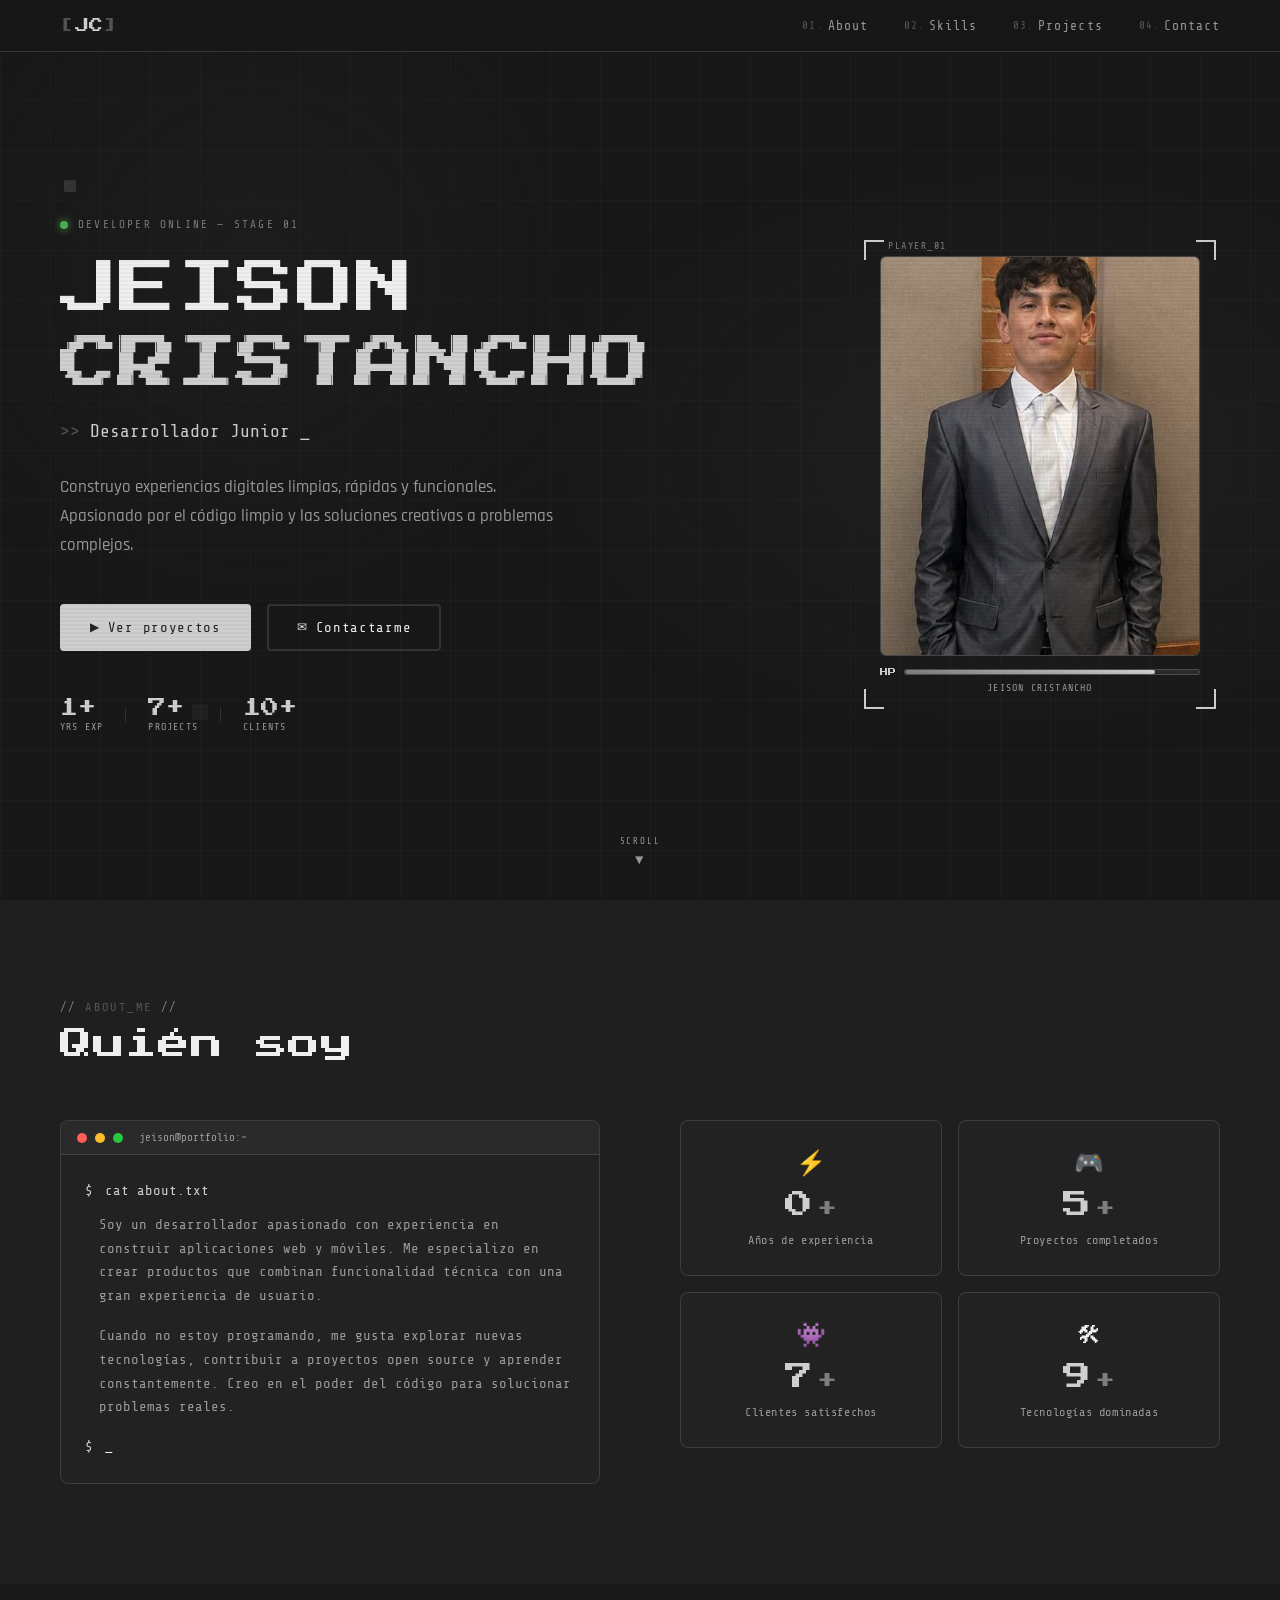
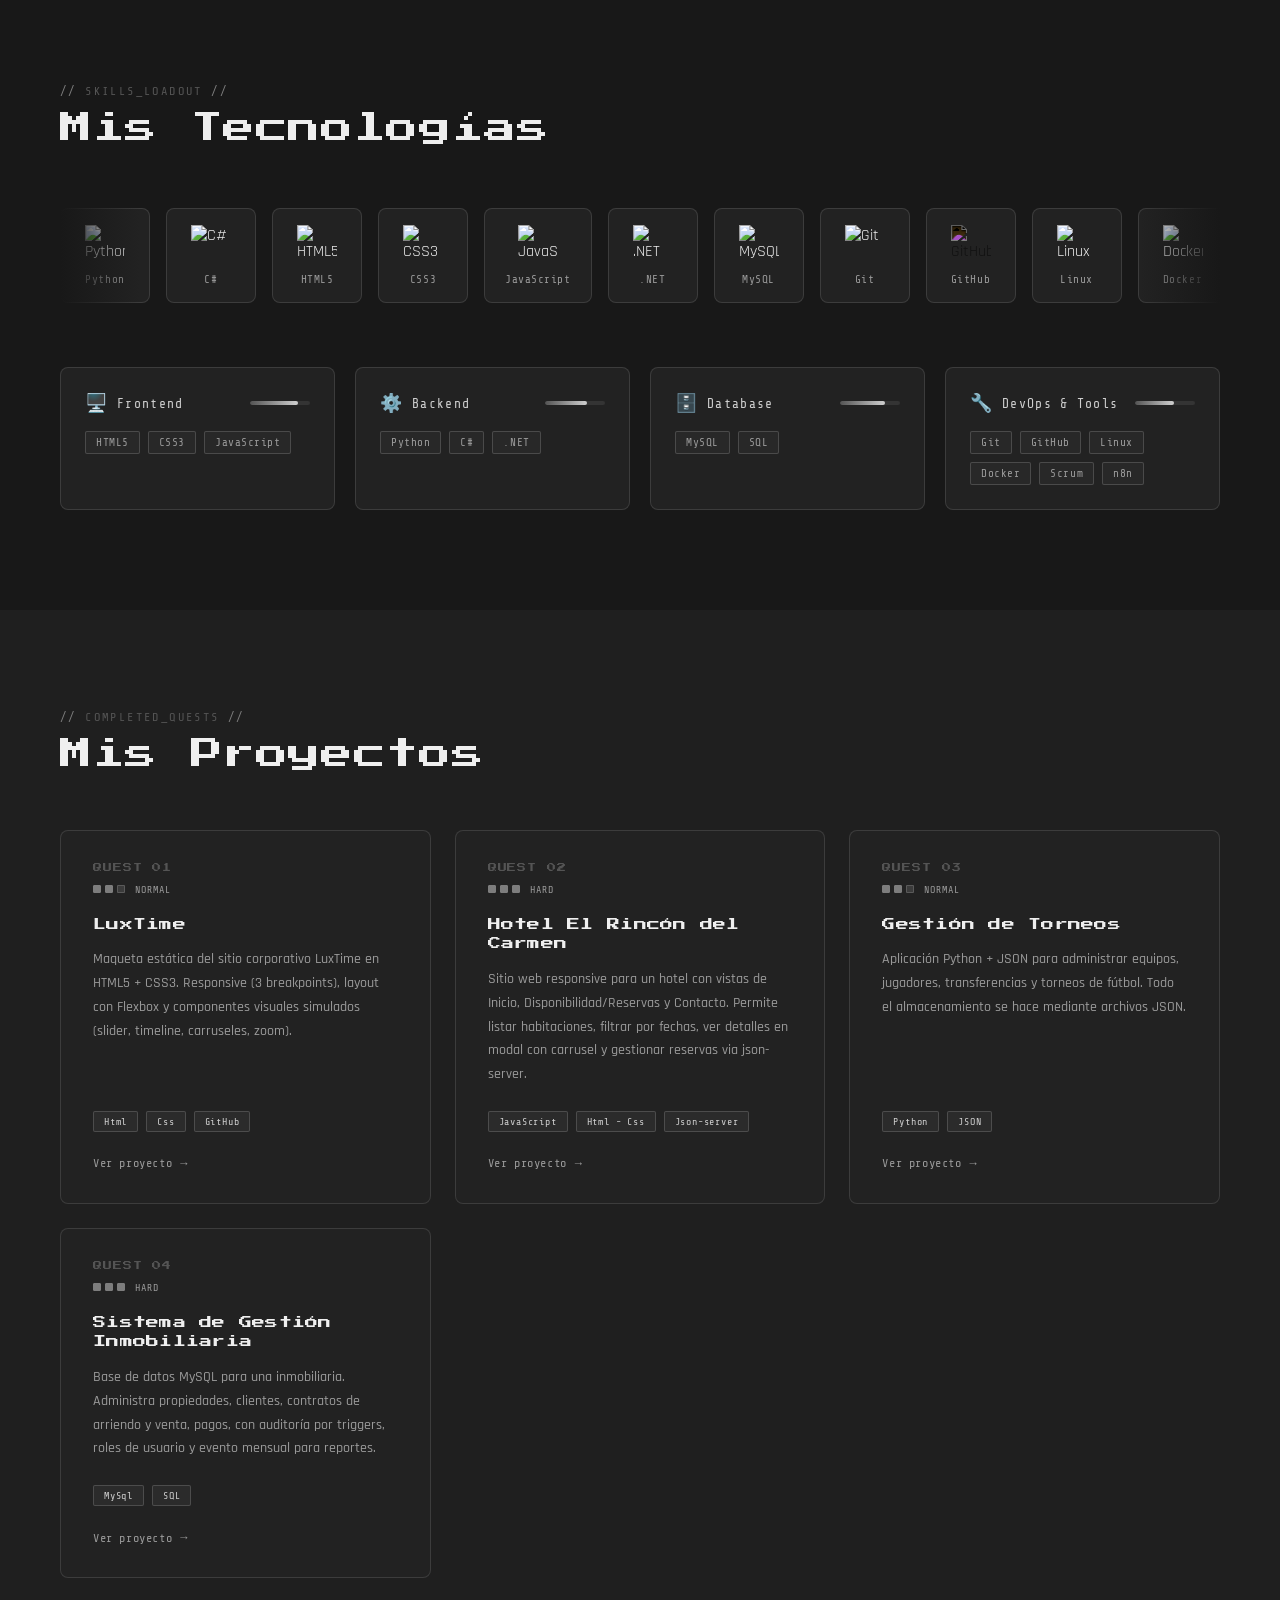
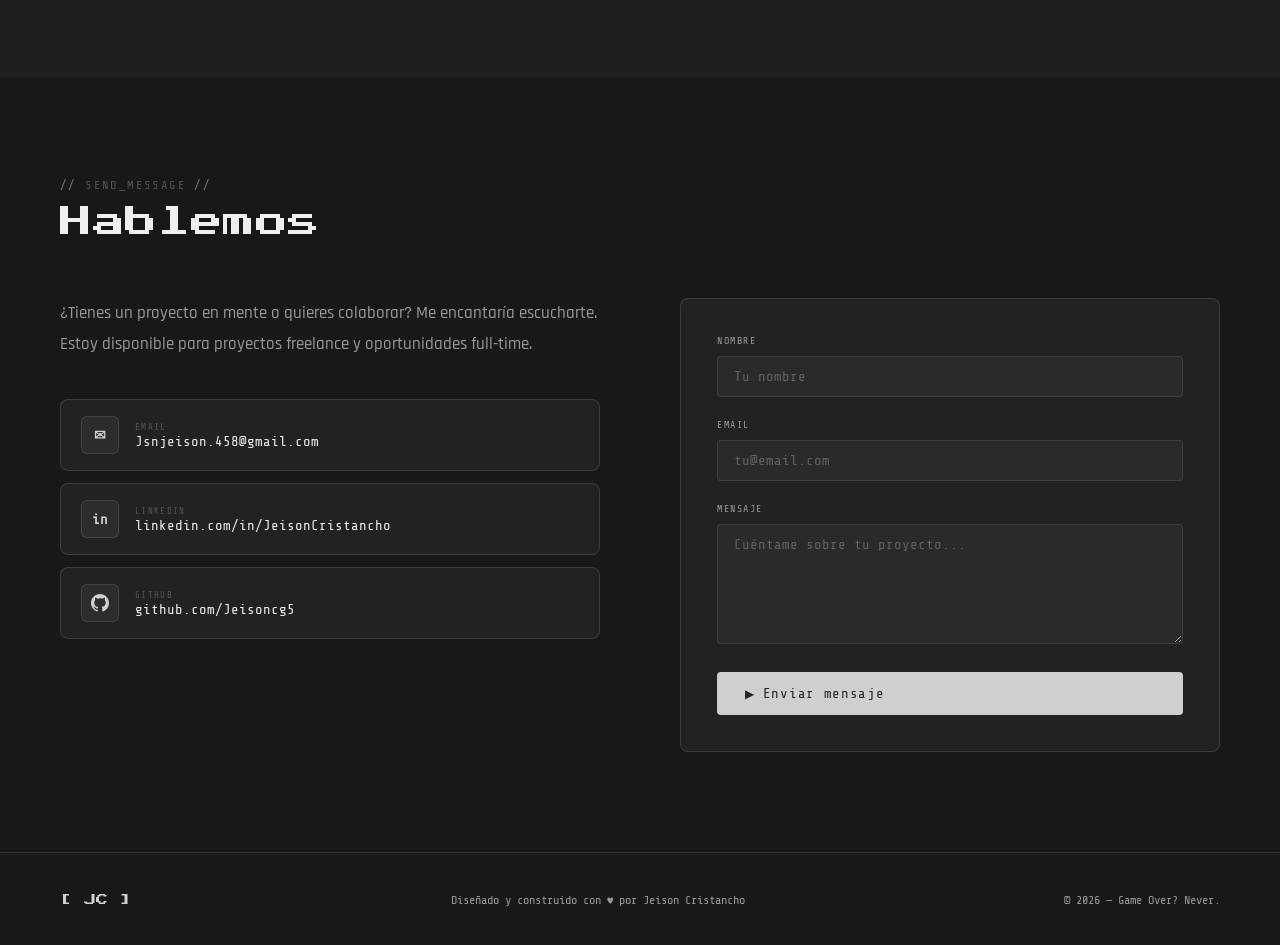
==== commit d26e68af: "feat: :fire: Change Image Cambiar imagen" ====
--- a/index.html
+++ b/index.html
@@ -75,7 +75,7 @@
         <div class="hud-corner hud-br"></div>
         <div class="hud-label">PLAYER_01</div>
         <div class="photo-frame">
-          <img src="img/ImagenNav.png" alt="Jeison Cristancho" />
+          <img src="img/Header.jpeg" alt="Jeison Cristancho" />
         </div>
         <div class="hud-hp">
           <span class="hp-label">HP</span>
